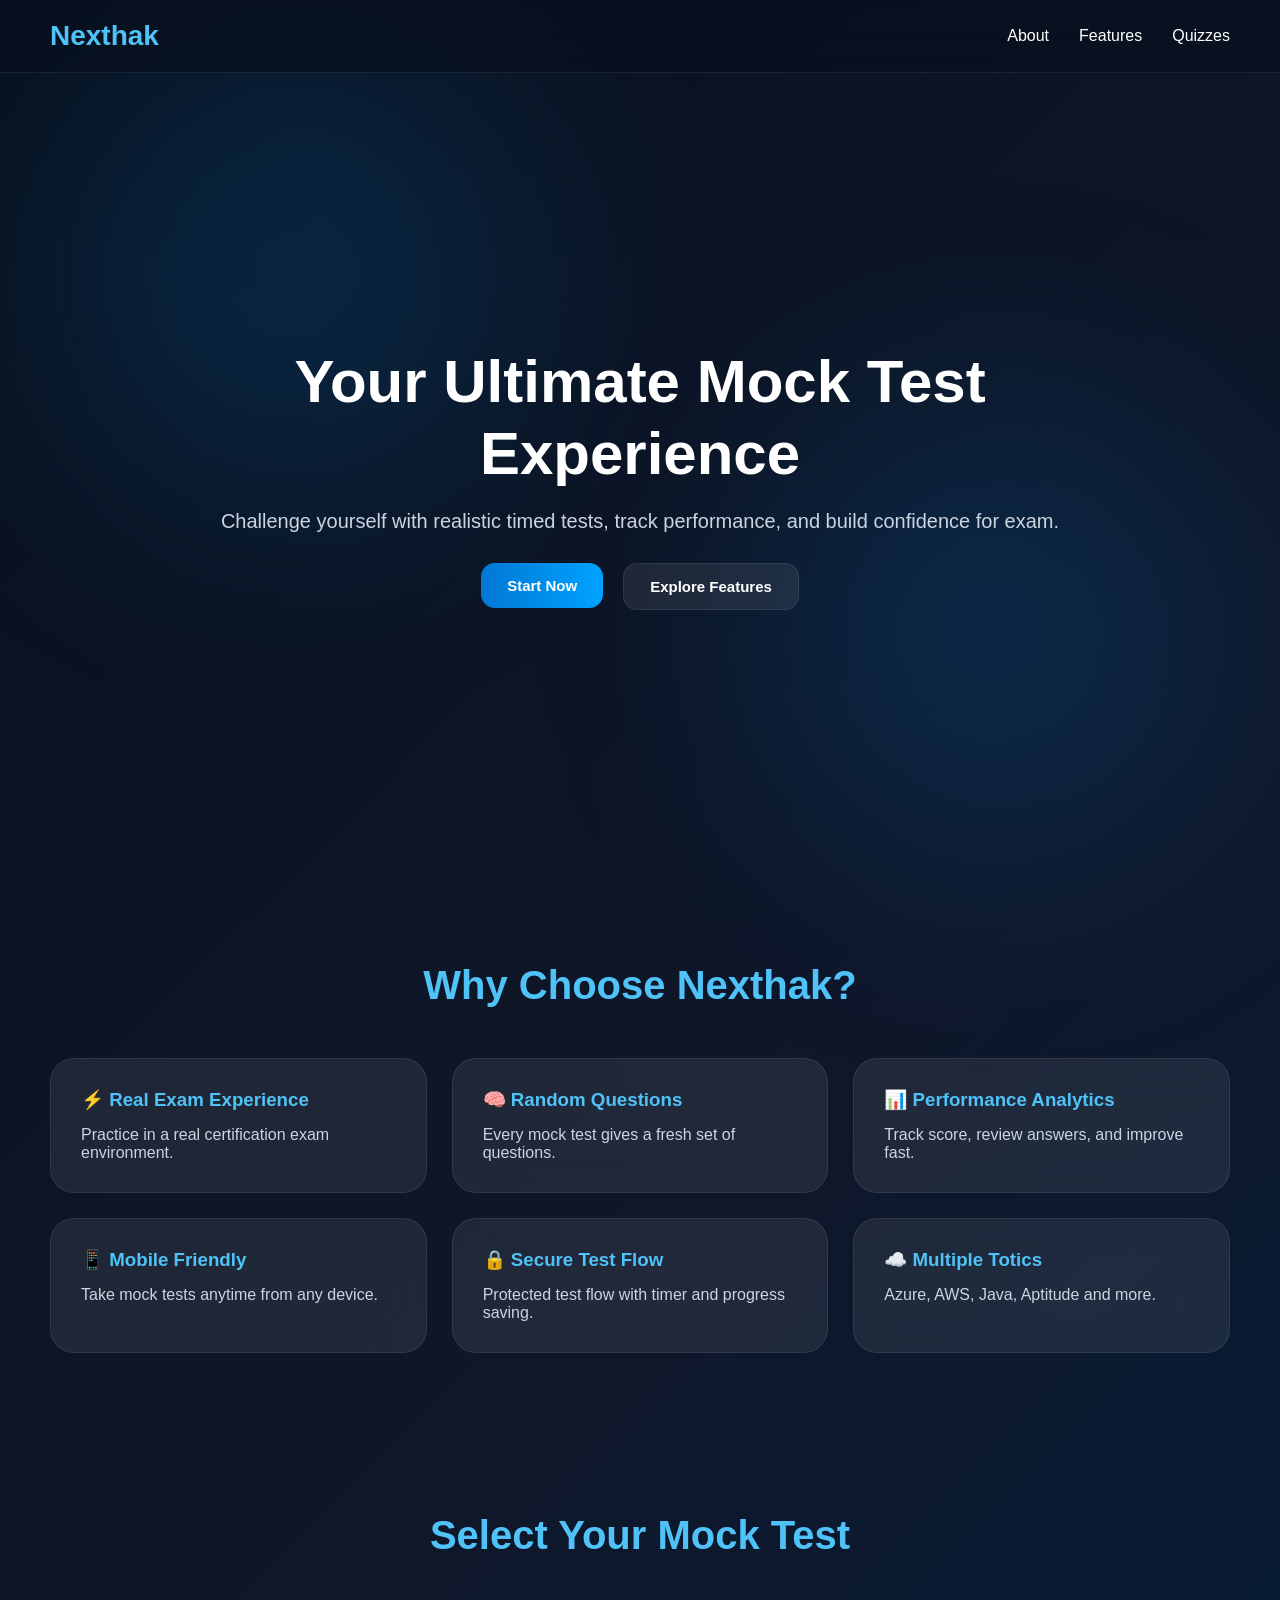
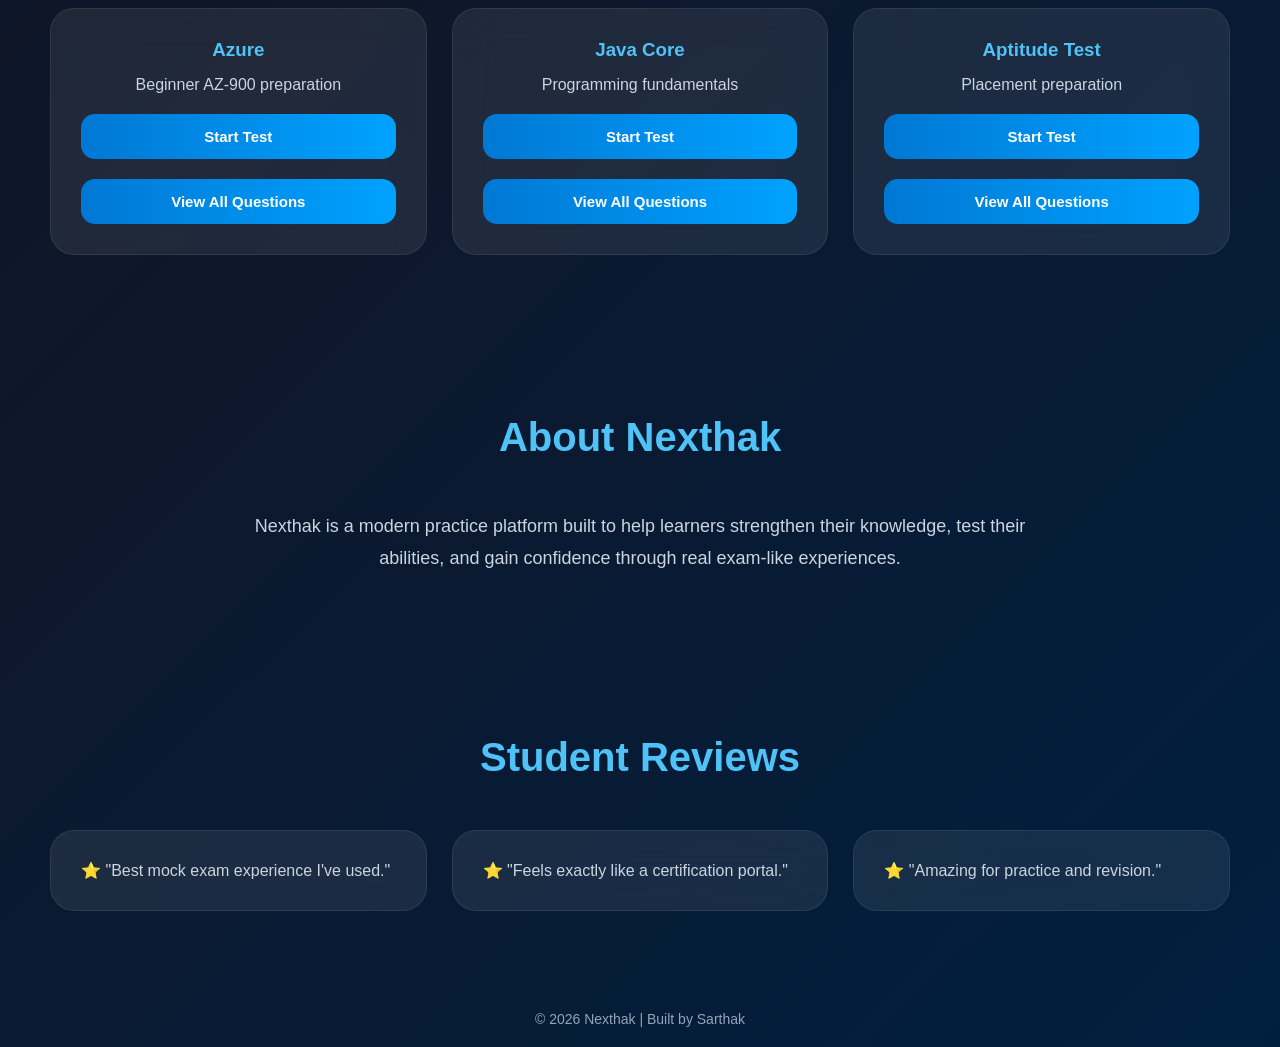
==== index.html @ b132c284 "Added all questions page and updated quiz system" ====
<!DOCTYPE html>
<html lang="en">
<head>
    <meta charset="UTF-8">
    <meta name="viewport" content="width=device-width, initial-scale=1.0">
    <title>Nexthak - Mock Test Platform</title>
    <link rel="stylesheet" href="style.css">
</head>
<body>

    <div class="background-animation"></div>

    <!-- NAVBAR -->
    <nav class="navbar">
        <div class="logo">Nexthak</div>
        <div class="nav-links">
            <a href="#about">About</a>
            <a href="#features">Features</a>
            <a href="#quizzes">Quizzes</a>
        </div>
    </nav>

    <!-- HERO -->
    <section class="hero">
        <div class="hero-content">
            <h1>Your Ultimate Mock Test Experience</h1>
            <p>
                Challenge yourself with realistic timed tests, track performance, and build confidence for exam.
            </p>

            <div class="hero-buttons">
                <a href="#quizzes"><button>Start Now</button></a>
                <a href="#features"><button class="secondary-btn">Explore Features</button></a>
            </div>
        </div>
    </section>

    <!-- FEATURES -->
    <section id="features" class="features">
        <h2>Why Choose Nexthak?</h2>

        <div class="feature-grid">
            <div class="feature-card">
                <h3>⚡ Real Exam Experience</h3>
                <p>Practice in a real certification exam environment.</p>
            </div>

            <div class="feature-card">
                <h3>🧠 Random Questions</h3>
                <p>Every mock test gives a fresh set of questions.</p>
            </div>

            <div class="feature-card">
                <h3>📊 Performance Analytics</h3>
                <p>Track score, review answers, and improve fast.</p>
            </div>

            <div class="feature-card">
                <h3>📱 Mobile Friendly</h3>
                <p>Take mock tests anytime from any device.</p>
            </div>

            <div class="feature-card">
                <h3>🔒 Secure Test Flow</h3>
                <p>Protected test flow with timer and progress saving.</p>
            </div>

            <div class="feature-card">
                <h3>☁️ Multiple Totics</h3>
                <p>Azure, AWS, Java, Aptitude and more.</p>
            </div>
        </div>
    </section>

    <!-- QUIZZES -->
    <section id="quizzes" class="quizzes">
    <h2>Select Your Mock Test</h2>

    <div class="quiz-grid">

        <div class="quiz-card">
            <h3>Azure</h3>
            <p>Beginner AZ-900 preparation</p>

            <button onclick="selectQuiz('data/azure-easy.json','azure')">
                Start Test
            </button>

            <button onclick="viewQuestions('data/azure-easy.json')">
                View All Questions
            </button>
        </div>

        <div class="quiz-card">
            <h3>Java Core</h3>
            <p>Programming fundamentals</p>

            <button onclick="selectQuiz('data/java-core.json','java')">
                Start Test
            </button>

            <button onclick="viewQuestions('data/java-core.json')">
                View All Questions
            </button>
        </div>

        <div class="quiz-card">
            <h3>Aptitude Test</h3>
            <p>Placement preparation</p>

            <button onclick="selectQuiz('data/aptitude.json','Aptitude')">
                Start Test
            </button>

            <button onclick="viewQuestions('data/aptitude.json')">
                View All Questions
            </button>
        </div>

    </div>
</section>

    <!-- ABOUT -->
    <section id="about" class="about">
        <h2>About Nexthak</h2>
        <p>
           Nexthak is a modern practice platform built to help learners strengthen their knowledge, test their abilities, and gain confidence through real exam-like experiences.
        </p>
    </section>

    <!-- TESTIMONIALS -->
    <section class="testimonials">
        <h2>Student Reviews</h2>

        <div class="testimonial-grid">
            <div class="testimonial-card">
                ⭐ "Best mock exam experience I've used."
            </div>

            <div class="testimonial-card">
                ⭐ "Feels exactly like a certification portal."
            </div>

            <div class="testimonial-card">
                ⭐ "Amazing for practice and revision."
            </div>
        </div>
    </section>

    <!-- FOOTER -->
    <footer>
        <p>© 2026 Nexthak | Built by Sarthak</p>
    </footer>

    <script src="script.js"></script>
</body>
</html>
---- style.css ----
* {
    margin: 0;
    padding: 0;
    box-sizing: border-box;
    font-family: 'Segoe UI', sans-serif;
    scroll-behavior: smooth;
}

body {
    min-height: 100vh;
    background: linear-gradient(135deg, #08111f, #0f172a, #001f3f);
    color: white;
    overflow-x: hidden;
    display: flex;
    flex-direction: column;
}

.background-animation {
    position: fixed;
    width: 100%;
    height: 100%;
    z-index: -1;
}

.background-animation::before,
.background-animation::after {
    content: '';
    position: absolute;
    width: 450px;
    height: 450px;
    border-radius: 50%;
    background: rgba(0, 153, 255, 0.15);
    filter: blur(120px);
    animation: float 12s infinite alternate ease-in-out;
}

.background-animation::before {
    top: 5%;
    left: 5%;
}

.background-animation::after {
    bottom: 5%;
    right: 5%;
}

@keyframes float {
    from {
        transform: translateY(0px) translateX(0px);
    }
    to {
        transform: translateY(70px) translateX(50px);
    }
}

/* NAVBAR */

.navbar {
    position: sticky;
    top: 0;
    z-index: 1000;
    padding: 20px 50px;
    display: flex;
    justify-content: space-between;
    align-items: center;
    background: rgba(8, 17, 31, 0.7);
    backdrop-filter: blur(18px);
    border-bottom: 1px solid rgba(255,255,255,0.08);
}

.logo {
    font-size: 28px;
    font-weight: bold;
    color: #4fc3f7;
}

.nav-links {
    display: flex;
    gap: 30px;
}

.nav-links a {
    color: white;
    text-decoration: none;
    transition: 0.3s;
}

.nav-links a:hover {
    color: #4fc3f7;
}

/* HERO */

.hero {
    min-height: 90vh;
    display: flex;
    justify-content: center;
    align-items: center;
    padding: 40px;
    text-align: center;
}

.hero-content {
    max-width: 900px;
    animation: fadeIn 1s ease;
}

.hero h1 {
    font-size: 60px;
    line-height: 1.2;
    margin-bottom: 20px;
}

.hero p {
    font-size: 20px;
    color: #cbd5e1;
    margin-bottom: 30px;
}

.hero-buttons {
    display: flex;
    justify-content: center;
    gap: 20px;
    flex-wrap: wrap;
}

/* BUTTONS */

button {
    padding: 14px 26px;
    border: none;
    border-radius: 14px;
    background: linear-gradient(90deg, #0078d4, #00a2ff);
    color: white;
    cursor: pointer;
    transition: 0.3s;
    font-weight: 600;
    font-size: 15px;
}

button:hover {
    transform: translateY(-4px);
    box-shadow: 0 12px 25px rgba(0, 162, 255, 0.35);
}

.secondary-btn {
    background: rgba(255,255,255,0.08);
    border: 1px solid rgba(255,255,255,0.08);
}

/* SECTIONS */

section {
    padding: 80px 50px;
}

section h2 {
    text-align: center;
    font-size: 40px;
    margin-bottom: 50px;
    color: #4fc3f7;
}

/* FEATURES */

.feature-grid,
.quiz-grid,
.testimonial-grid {
    display: grid;
    grid-template-columns: repeat(auto-fit, minmax(280px, 1fr));
    gap: 25px;
}

.feature-card,
.quiz-card,
.testimonial-card {
    background: rgba(255,255,255,0.08);
    backdrop-filter: blur(18px);
    border-radius: 24px;
    padding: 30px;
    border: 1px solid rgba(255,255,255,0.08);
    transition: 0.3s;
}

.feature-card:hover,
.quiz-card:hover,
.testimonial-card:hover {
    transform: translateY(-8px);
}

.feature-card h3,
.quiz-card h3 {
    margin-bottom: 15px;
    color: #4fc3f7;
}

.feature-card p,
.quiz-card p,
.testimonial-card {
    color: #cbd5e1;
}

.quiz-card {
    text-align: center;
}

.quiz-card button {
    margin-top: 20px;
    width: 100%;
}

/* ABOUT */

.about {
    text-align: center;
    max-width: 900px;
    margin: auto;
}

.about p {
    font-size: 18px;
    color: #cbd5e1;
    line-height: 1.8;
}

/* LOGIN */

.login-container {
    flex: 1;
    display: flex;
    justify-content: center;
    align-items: center;
    padding: 20px;
}

.login-card {
    width: 420px;
    padding: 40px;
    border-radius: 24px;
    background: rgba(255,255,255,0.08);
    backdrop-filter: blur(18px);
    border: 1px solid rgba(255,255,255,0.12);
    box-shadow: 0 20px 60px rgba(0,153,255,0.15);
    text-align: center;
}

.login-card h1 {
    font-size: 42px;
    color: #4fc3f7;
    margin-bottom: 10px;
}

.login-card p {
    color: #cbd5e1;
    margin-bottom: 25px;
}

.login-card input {
    width: 100%;
    padding: 16px;
    border-radius: 14px;
    border: none;
    outline: none;
    background: rgba(255,255,255,0.08);
    color: white;
    margin-bottom: 20px;
    font-size: 16px;
}

/* TEST */

.test-container {
    flex: 1;
    padding: 30px;
}

.top-bar {
    display: flex;
    justify-content: space-between;
    align-items: center;
    margin-bottom: 20px;
}

.top-bar h2 {
    color: #4fc3f7;
}

.timer {
    padding: 14px 22px;
    border-radius: 14px;
    background: rgba(255,255,255,0.08);
    font-weight: bold;
}

.progress-container {
    height: 10px;
    background: rgba(255,255,255,0.08);
    border-radius: 20px;
    overflow: hidden;
    margin-bottom: 20px;
}

.progress-bar {
    height: 100%;
    width: 0%;
    background: linear-gradient(90deg, #0078d4, #00c6ff);
}

.main-layout {
    display: flex;
    gap: 20px;
}

.question-card,
.palette-card,
.result-card,
.review-card {
    background: rgba(255,255,255,0.08);
    backdrop-filter: blur(18px);
    border-radius: 24px;
    border: 1px solid rgba(255,255,255,0.08);
}

.question-card {
    flex: 3;
    padding: 30px;
}

.question-card h3 {
    font-size: 15px;
    line-height: 1.3;
    white-space: pre-line;
}

.palette-card {
    flex: 1;
    padding: 25px;
}

.palette-card h3 {
    margin-bottom: 10px;
    color: #4fc3f7;
}

.options {
    display: flex;
    flex-direction: column;
    gap: 10px;
    margin-top: 15px;
}

.option-btn {
    padding: 16px;
    border-radius: 14px;
    background: rgba(255,255,255,0.06);
    color: white;
    text-align: left;
    cursor: pointer;
    border: 1px solid transparent;
    transition: 0.3s;
}

.option-btn:hover {
    transform: translateX(6px);
}

.option-btn.selected {
    background: linear-gradient(90deg, #0078d4, #00a2ff);
}

.navigation-buttons {
    display: flex;
    gap: 12px;
    margin-top: 30px;
    flex-wrap: wrap;
}

.stats-box,
.legend-box {
    background: rgba(255,255,255,0.06);
    padding: 18px;
    border-radius: 16px;
    margin-bottom: 20px;
}

.stats-box p,
.legend-box p {
    margin: 10px 0;
    color: #e2e8f0;
}

.stats-box span {
    color: #4fc3f7;
    font-weight: bold;
}

.legend {
    width: 14px;
    height: 14px;
    display: inline-block;
    border-radius: 4px;
    margin-right: 8px;
}

.answered-box {
    background: #0078d4;
}

.marked-box {
    background: #f59e0b;
}

.current-box {
    border: 2px solid white;
}

#questionPalette {
    display: grid;
    grid-template-columns: repeat(4, 1fr);
    gap: 10px;
}

.palette-btn {
    padding: 12px;
    border-radius: 10px;
    background: rgba(255,255,255,0.08);
    color: white;
    cursor: pointer;
    border: none;
}

.palette-btn.answered {
    background: #0078d4;
}

.palette-btn.marked {
    background: #f59e0b;
}

.palette-btn.current {
    border: 2px solid white;
}

/* RESULT */

.result-container {
    flex: 1;
    padding: 30px;
}

.result-card {
    max-width: 700px;
    margin: auto;
    text-align: center;
    padding: 35px;
    margin-bottom: 30px;
}

.review-section {
    max-width: 1000px;
    margin: auto;
    display: flex;
    flex-direction: column;
    gap: 20px;
}

.review-card {
    padding: 25px;
}

.review-card h3 {
    margin-bottom: 15px;
    color: #4fc3f7;
    white-space: pre-line;
}

.review-card p {
    margin: 8px 0;
    color: #e2e8f0;
}

.correct {
    color: #22c55e;
    font-weight: bold;
}

.wrong {
    color: #ef4444;
    font-weight: bold;
}

/* FOOTER */

footer {
    text-align: center;
    padding: 20px;
    color: #94a3b8;
    font-size: 14px;
}

/* ANIMATION */

@keyframes fadeIn {
    from {
        opacity: 0;
        transform: translateY(25px);
    }
    to {
        opacity: 1;
        transform: translateY(0);
    }
}

/* MOBILE */

@media(max-width: 900px) {
    .navbar {
        padding: 20px;
        flex-direction: column;
        gap: 15px;
    }

    .hero h1 {
        font-size: 36px;
    }

    section {
        padding: 60px 20px;
    }

    .main-layout {
        flex-direction: column;
    }

    #questionPalette {
        grid-template-columns: repeat(5, 1fr);
    }

    .navigation-buttons {
        flex-direction: column;
    }

    button {
        width: 100%;
    }

    .login-card {
        width: 100%;
    }

    .test-container,
    .result-container {
        padding: 15px;
    }
}

/* =========================
   ALL QUESTIONS PAGE
========================= */

#totalCount {
    max-width: 1400px;
    margin: 25px auto 10px;
    padding: 0 20px;
    font-size: 30px;
    font-weight: 700;
    color: #4fc3f7;
    text-align: left;
}

#allQuestions {
    max-width: 1400px;
    margin: 0 auto 50px;
    padding: 0 20px;
    display: flex;
    flex-direction: column;
    gap: 22px;
}

.question-box {
    width: 100%;
    background: rgba(255, 255, 255, 0.06);
    backdrop-filter: blur(18px);
    border: 1px solid rgba(255, 255, 255, 0.08);
    border-radius: 22px;
    padding: 28px;
    box-shadow: 0 10px 30px rgba(0, 153, 255, 0.08);
    transition: all 0.3s ease;
    animation: fadeIn 0.5s ease;
    overflow-wrap: break-word;
    word-break: break-word;
}

.question-box:hover {
    transform: translateY(-5px);
    border-color: rgba(79, 195, 247, 0.35);
    box-shadow: 0 14px 35px rgba(0, 153, 255, 0.15);
}

.question-box h3 {
    font-size: 24px;
    line-height: 1.6;
    color: white;
    margin-bottom: 18px;
    white-space: pre-line;
}

.question-box p {
    font-size: 18px;
    line-height: 1.7;
    color: #e2e8f0;
    margin: 8px 0;
}

.correct-answer {
    margin-top: 16px;
    padding: 12px;
    border-radius: 12px;
    background: rgba(34, 197, 94, 0.12);
    color: #22c55e !important;
    font-size: 18px;
    font-weight: 600;
}

.explanation {
    margin-top: 16px;
    padding: 16px;
    border-radius: 14px;
    background: rgba(255, 255, 255, 0.05);
    border-left: 4px solid #4fc3f7;
    color: #cbd5e1;
    font-size: 16px;
    line-height: 1.7;
}

/* =========================
   TABLET
========================= */

@media (max-width: 1024px) {
    #totalCount {
        font-size: 24px;
        padding: 0 16px;
    }

    #allQuestions {
        padding: 0 16px;
    }

    .question-box {
        padding: 22px;
    }

    .question-box h3 {
        font-size: 20px;
    }

    .question-box p {
        font-size: 16px;
    }

    .correct-answer {
        font-size: 16px;
    }

    .explanation {
        font-size: 14px;
    }
}

/* =========================
   MOBILE
========================= */

@media (max-width: 768px) {
    .navbar {
        padding: 14px 16px;
    }

    .logo {
        font-size: 22px;
    }

    #totalCount {
        font-size: 18px;
        padding: 0 12px;
        margin-top: 16px;
    }

    #allQuestions {
        padding: 0 10px;
        gap: 14px;
    }

    .question-box {
        padding: 16px;
        border-radius: 16px;
    }

    .question-box h3 {
        font-size: 15px;
        line-height: 1.5;
    }

    .question-box p {
        font-size: 13px;
        line-height: 1.6;
    }

    .correct-answer {
        font-size: 13px;
        padding: 10px;
    }

    .explanation {
        font-size: 12px;
        padding: 12px;
        line-height: 1.5;
    }

    footer {
        font-size: 12px;
        padding: 14px;
    }
}

#loadingScreen{
    position: fixed;
    top: 0;
    left: 0;

    width: 100%;
    height: 100%;

    background: rgba(0,0,0,0.9);

    display: flex;
    justify-content: center;
    align-items: center;

    color: white;
    font-size: 30px;

    z-index: 9999;
}
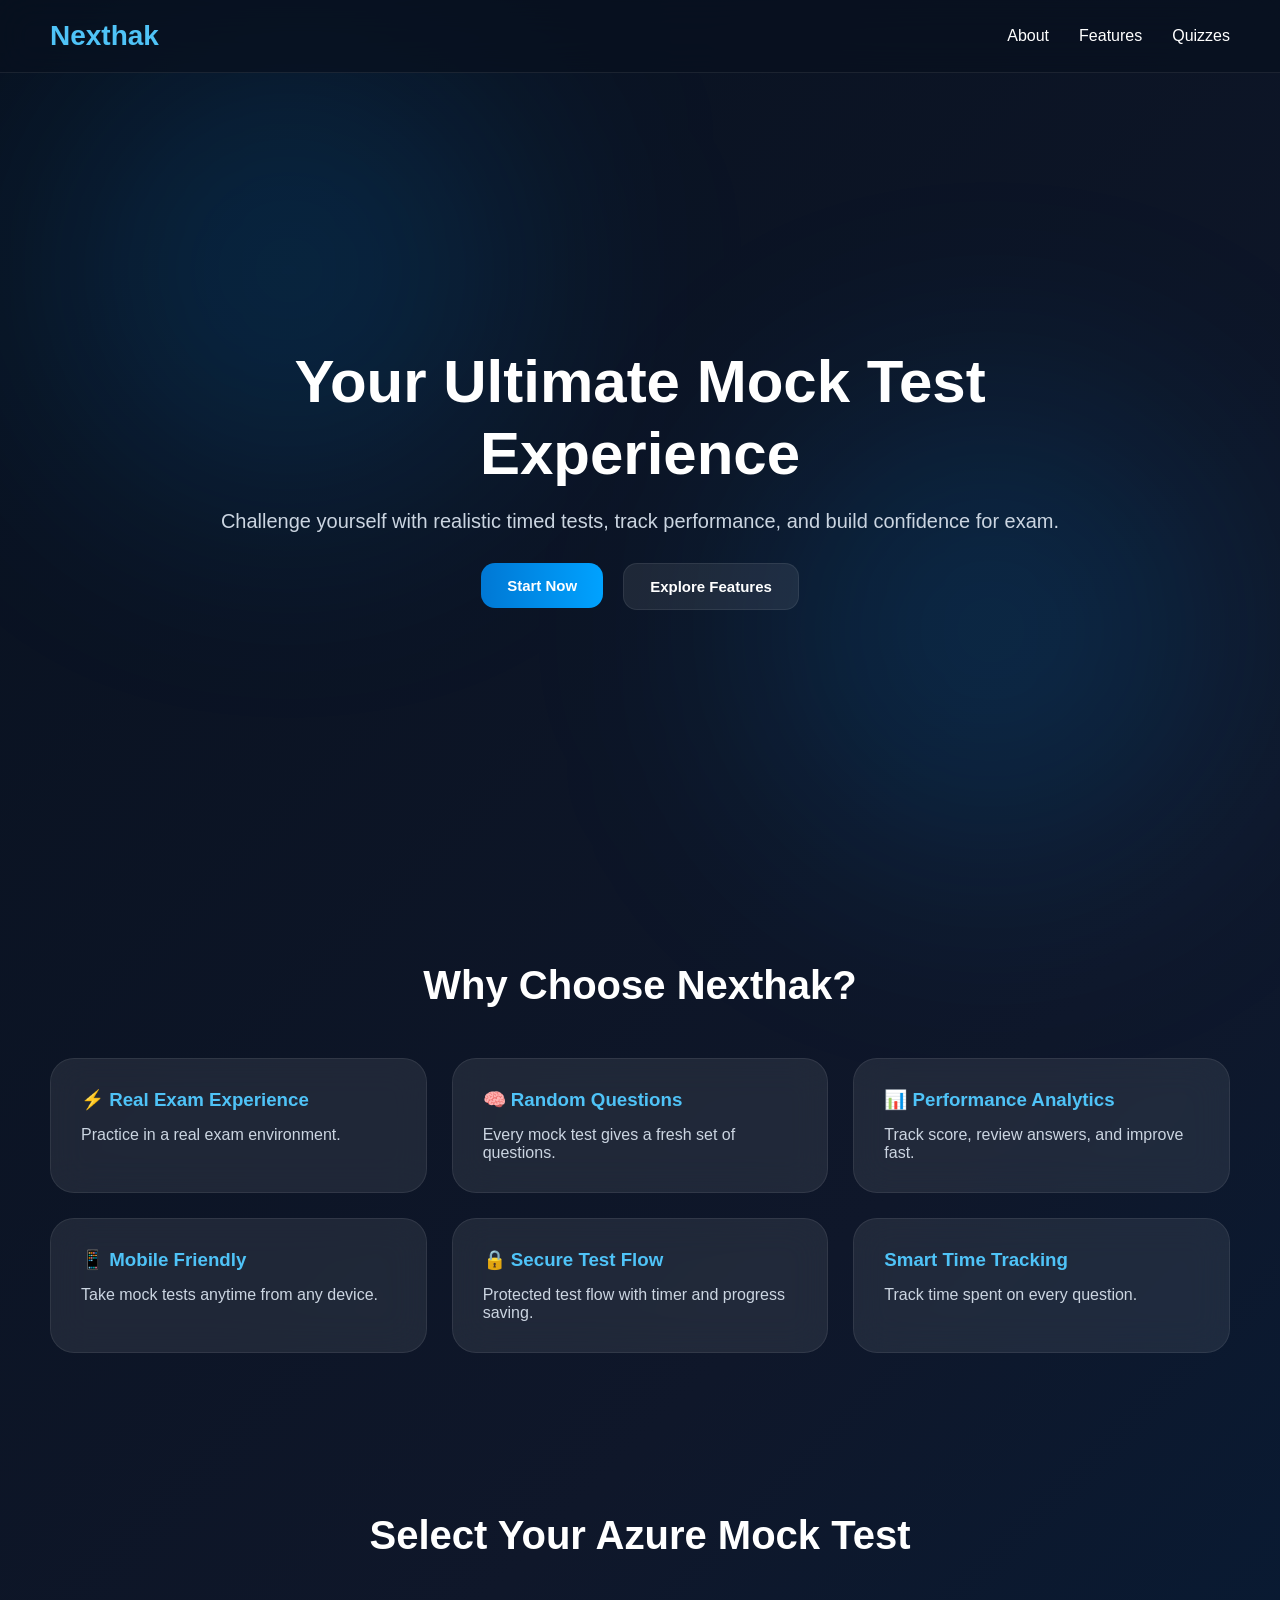
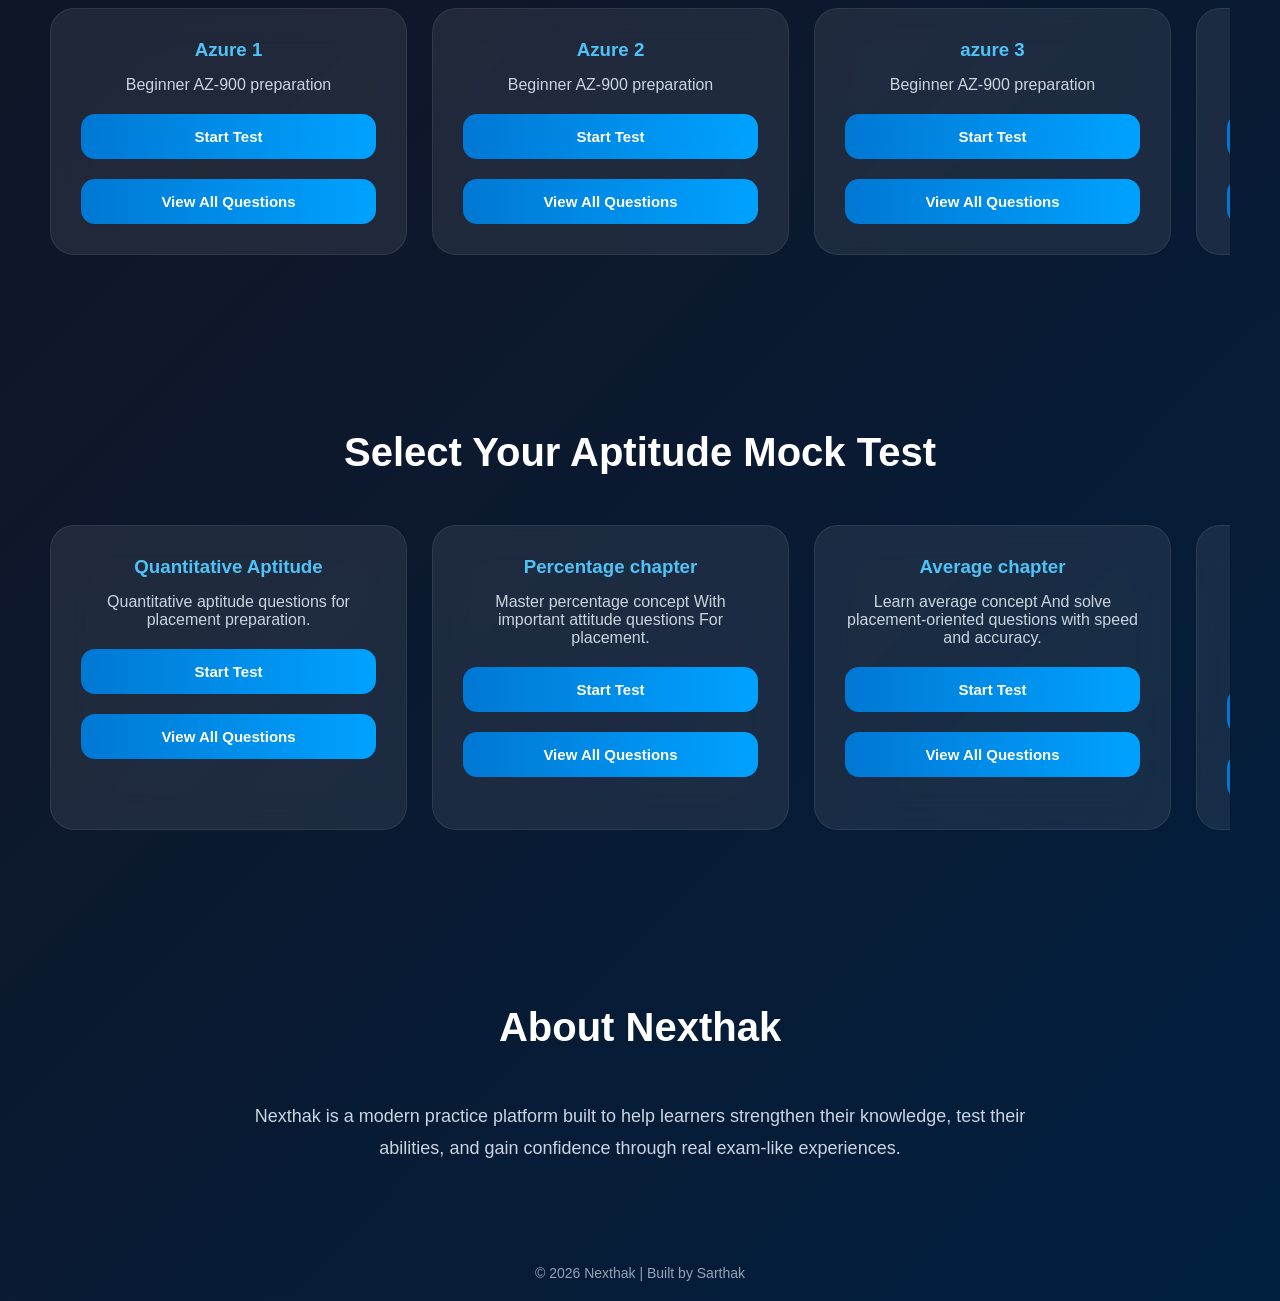
==== commit 06c202b7: "added new quiz" ====
--- a/index.html
+++ b/index.html
@@ -42,7 +42,7 @@
         <div class="feature-grid">
             <div class="feature-card">
                 <h3>⚡ Real Exam Experience</h3>
-                <p>Practice in a real certification exam environment.</p>
+                <p>Practice in a real exam environment.</p>
             </div>
 
             <div class="feature-card">
@@ -66,59 +66,145 @@
             </div>
 
             <div class="feature-card">
-                <h3>☁️ Multiple Totics</h3>
-                <p>Azure, AWS, Java, Aptitude and more.</p>
+                <h3>Smart Time Tracking</h3>
+                <p>Track time spent on every question.</p>
             </div>
         </div>
     </section>
 
     <!-- QUIZZES -->
     <section id="quizzes" class="quizzes">
-    <h2>Select Your Mock Test</h2>
+    <h2>Select Your Azure Mock Test</h2>
 
     <div class="quiz-grid">
 
         <div class="quiz-card">
-            <h3>Azure</h3>
-            <p>Beginner AZ-900 preparation</p>
-
-            <button onclick="selectQuiz('data/azure-easy.json','azure')">
-                Start Test
-            </button>
-
-            <button onclick="viewQuestions('data/azure-easy.json')">
-                View All Questions
-            </button>
-        </div>
-
-        <div class="quiz-card">
-            <h3>Java Core</h3>
-            <p>Programming fundamentals</p>
-
-            <button onclick="selectQuiz('data/java-core.json','java')">
-                Start Test
-            </button>
-
-            <button onclick="viewQuestions('data/java-core.json')">
-                View All Questions
-            </button>
-        </div>
-
-        <div class="quiz-card">
-            <h3>Aptitude Test</h3>
-            <p>Placement preparation</p>
-
-            <button onclick="selectQuiz('data/aptitude.json','Aptitude')">
-                Start Test
-            </button>
-
-            <button onclick="viewQuestions('data/aptitude.json')">
+            <h3>Azure 1</h3>
+            <p>Beginner AZ-900 preparation</p>
+
+            <button onclick="selectQuiz('data/azure_1.json','azure_1')">
+                Start Test
+            </button>
+
+            <button onclick="viewQuestions('data/azure_1.json')">
+                View All Questions
+            </button>
+        </div>
+
+        <div class="quiz-card">
+            <h3>Azure 2</h3>
+            <p>Beginner AZ-900 preparation</p>
+
+            <button onclick="selectQuiz('data/azure_2.json','azure_2')">
+                Start Test
+            </button>
+
+            <button onclick="viewQuestions('data/azure_2.json')">
+                View All Questions
+            </button>
+        </div>
+
+        <div class="quiz-card">
+            <h3>azure 3</h3>
+            <p>Beginner AZ-900 preparation</p>
+
+            <button onclick="selectQuiz('data/azure_3.json','azure_3')">
+                Start Test
+            </button>
+
+            <button onclick="viewQuestions('data/azure_3.json')">
+                View All Questions
+            </button>
+        </div>
+
+        <div class="quiz-card">
+            <h3>azure 4</h3>
+            <p>Beginner AZ-900 preparation</p>
+
+            <button onclick="selectQuiz('data/azure_4.json','azure_4')">
+                Start Test
+            </button>
+
+            <button onclick="viewQuestions('data/azure_4.json')">
+                View All Questions
+            </button>
+        </div>
+
+        <div class="quiz-card">
+            <h3>azure 5</h3>
+            <p>Beginner AZ-900 preparation</p>
+
+            <button onclick="selectQuiz('data/azure_5.json','azure_5')">
+                Start Test
+            </button>
+
+            <button onclick="viewQuestions('data/azure_5.json')">
                 View All Questions
             </button>
         </div>
 
     </div>
-</section>
+    </section>
+
+    <!-- QUIZZES -->
+    <section id="quizzes" class="quizzes">
+    <h2>Select Your Aptitude Mock Test</h2>
+
+    <div class="quiz-grid">
+
+        <div class="quiz-card">
+            <h3>Quantitative Aptitude</h3>
+            <p>Quantitative aptitude questions for placement preparation.</p>
+
+            <button onclick="selectQuiz('data/qa.json','Quantitative aptitude')">
+                Start Test
+            </button>
+
+            <button onclick="viewQuestions('data/qa.json')">
+                View All Questions
+            </button>
+        </div>
+        <div class="quiz-card">
+            <h3> Percentage chapter</h3>
+            <p> Master percentage concept With important attitude questions For placement.</p>
+
+            <button onclick="selectQuiz('data/percentage.json','Percentage')">
+                Start Test
+            </button>
+
+            <button onclick="viewQuestions('data/percentage.json')">
+                View All Questions
+            </button>
+        </div>
+
+        <div class="quiz-card">
+            <h3> Average chapter</h3>
+            <p> Learn average concept And solve placement-oriented questions with speed and accuracy.</p>
+
+            <button onclick="selectQuiz('data/Average.json','Average')">
+                Start Test
+            </button>
+
+            <button onclick="viewQuestions('data/Average.json')">
+                View All Questions
+            </button>
+        </div>
+        
+        <div class="quiz-card">
+            <h3> Simple interest & compound interest</h3>
+            <p> Learn and practise interest calculation frequently asked in aptitude and placement exam.</p>
+
+            <button onclick="selectQuiz('data/SI&CI.json','SI & CI')">
+                Start Test
+            </button>
+
+            <button onclick="viewQuestions('data/SI&CI.json')">
+                View All Questions
+            </button>
+        </div>
+
+    </div>
+    </section>
 
     <!-- ABOUT -->
     <section id="about" class="about">
@@ -128,7 +214,7 @@
         </p>
     </section>
 
-    <!-- TESTIMONIALS -->
+    <!-- TESTIMONIALS
     <section class="testimonials">
         <h2>Student Reviews</h2>
 
@@ -145,7 +231,7 @@
                 ⭐ "Amazing for practice and revision."
             </div>
         </div>
-    </section>
+    </section> -->
 
     <!-- FOOTER -->
     <footer>
--- a/style.css
+++ b/style.css
@@ -158,17 +158,41 @@
     text-align: center;
     font-size: 40px;
     margin-bottom: 50px;
-    color: #4fc3f7;
+    color: #ffffff;
 }
 
 /* FEATURES */
 
 .feature-grid,
-.quiz-grid,
+
 .testimonial-grid {
     display: grid;
     grid-template-columns: repeat(auto-fit, minmax(280px, 1fr));
     gap: 25px;
+}
+
+.quiz-grid{
+    display: grid;
+    grid-auto-flow: column;
+    grid-auto-columns: calc((95% - 50px)/3);
+    gap:25px;
+    overflow-x: auto;
+    padding-bottom: 15px;
+    scroll-snap-type: x mandatory;
+}
+.quiz-grid > div{
+    scroll-snap-align: start;
+}
+.quiz-grid::-webkit-scrollbar{
+    height: 8px;
+}
+.quiz-grid::-webkit-scrollbar-track{
+    background:#1a2238;
+    border-radius: 20px;
+}
+.quiz-grid::-webkit-scrollbar-thumb{
+    background: linear-gradient(90deg,#00bfff,#0099ff);
+    border-radius: 20px;
 }
 
 .feature-card,
@@ -666,6 +690,9 @@
     .explanation {
         font-size: 14px;
     }
+    .quiz-grid{
+        grid-auto-columns: calc((95% - 50px)/2);
+    }
 }
 
 /* =========================
@@ -722,6 +749,9 @@
         font-size: 12px;
         padding: 14px;
     }
+    .quiz-grid{
+        grid-auto-columns: 85%;
+    }
 }
 
 #loadingScreen{
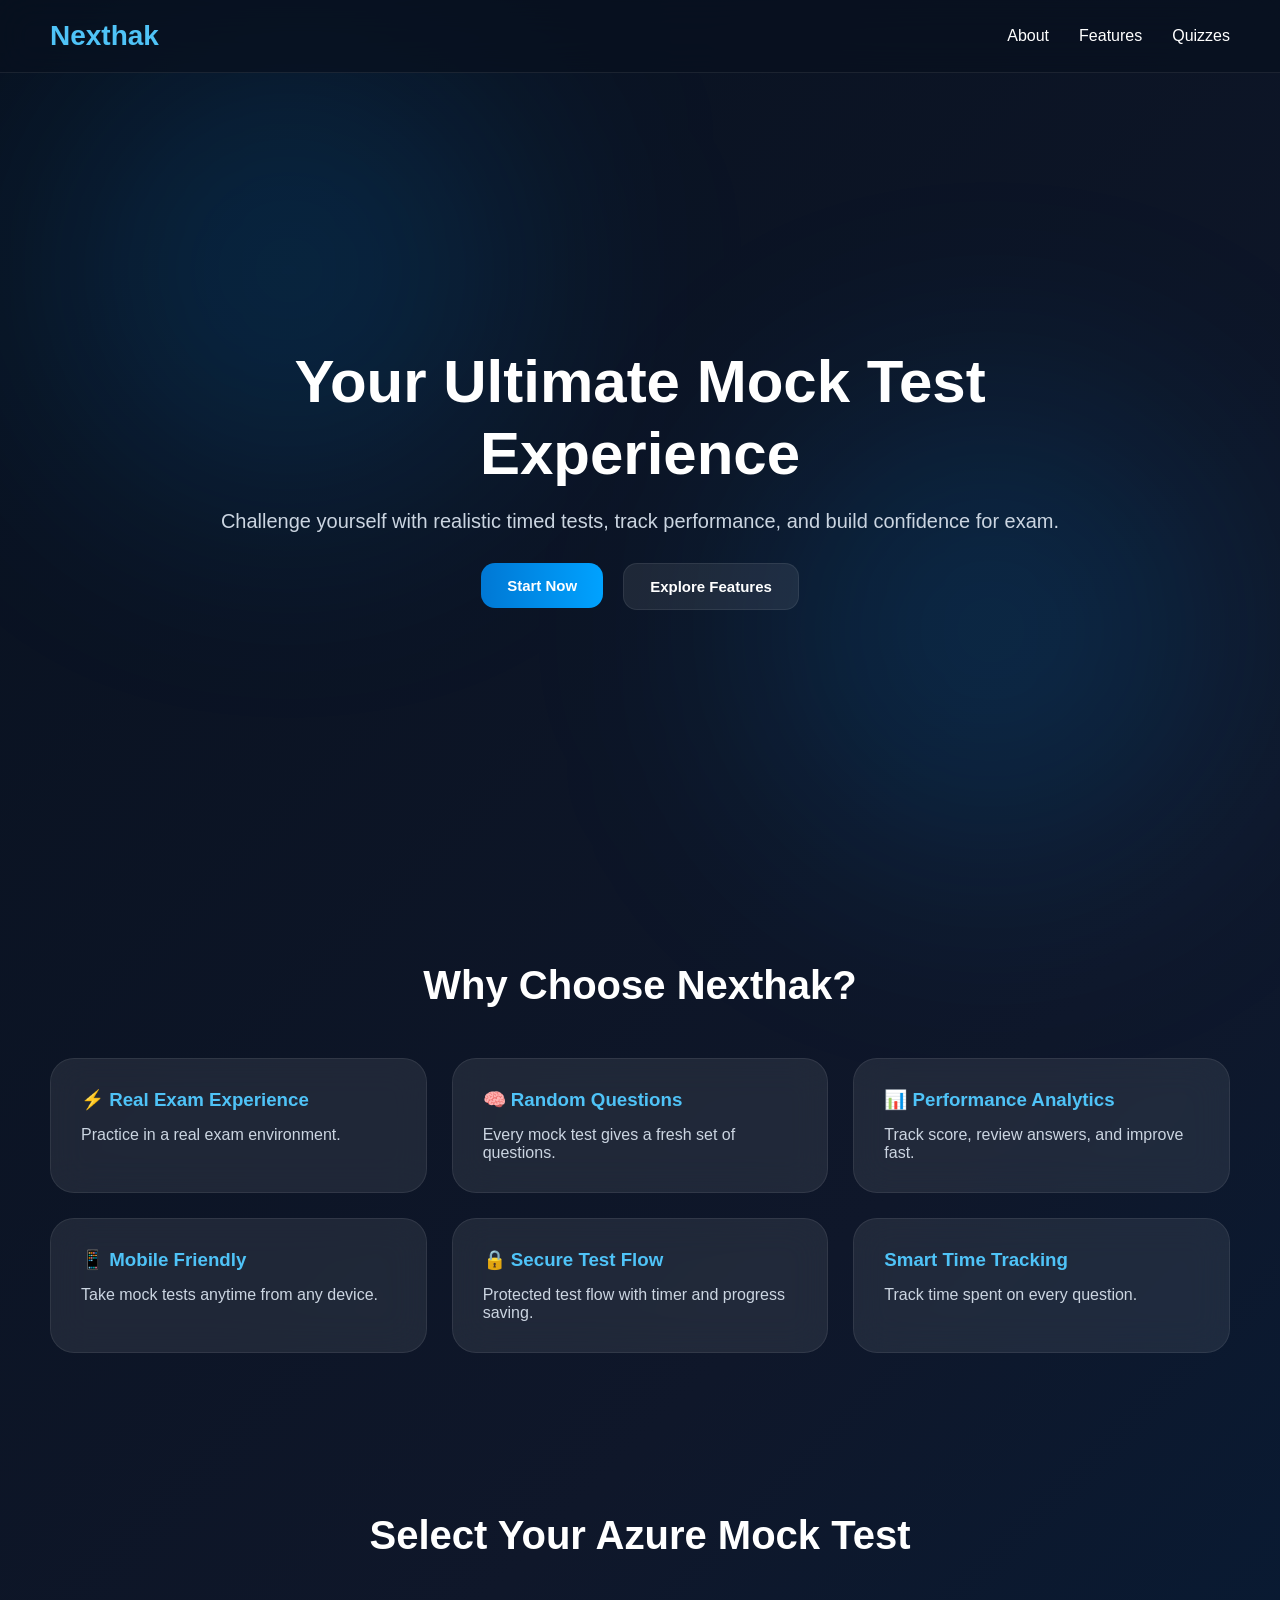
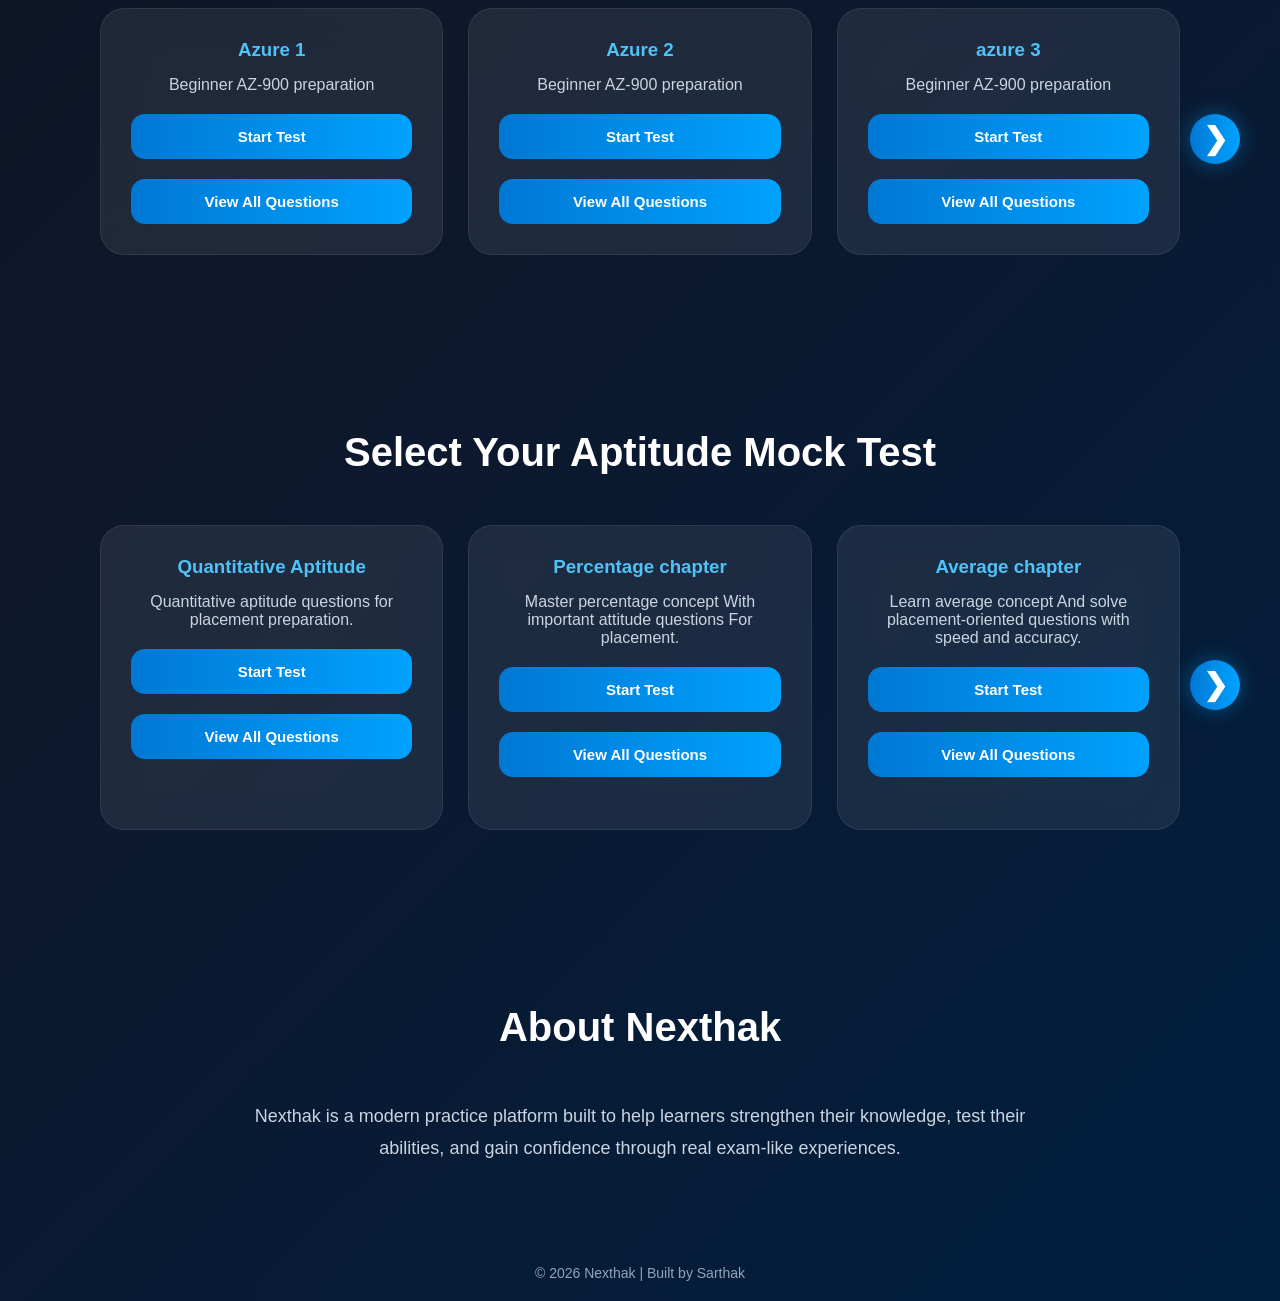
==== commit b12ce999: "added arrow for quiz scrolling" ====
--- a/index.html
+++ b/index.html
@@ -75,7 +75,11 @@
     <!-- QUIZZES -->
     <section id="quizzes" class="quizzes">
     <h2>Select Your Azure Mock Test</h2>
-
+    <div class="quiz-wrapper">
+
+    <button class="scroll-btn left" onclick="scrollQuiz(this,-1)">
+        ❮
+    </button>
     <div class="quiz-grid">
 
         <div class="quiz-card">
@@ -144,12 +148,21 @@
         </div>
 
     </div>
+    <button class="scroll-btn right" onclick="scrollQuiz(this,1)">
+        ❯
+    </button>
+
+</div>
     </section>
 
     <!-- QUIZZES -->
     <section id="quizzes" class="quizzes">
     <h2>Select Your Aptitude Mock Test</h2>
-
+    <div class="quiz-wrapper">
+
+    <button class="scroll-btn left" onclick="scrollQuiz(this,-1)">
+        ❮
+    </button>
     <div class="quiz-grid">
 
         <div class="quiz-card">
@@ -204,6 +217,11 @@
         </div>
 
     </div>
+    <button class="scroll-btn right" onclick="scrollQuiz(this,1)">
+        ❯
+    </button>
+
+</div>
     </section>
 
     <!-- ABOUT -->
--- a/style.css
+++ b/style.css
@@ -164,7 +164,6 @@
 /* FEATURES */
 
 .feature-grid,
-
 .testimonial-grid {
     display: grid;
     grid-template-columns: repeat(auto-fit, minmax(280px, 1fr));
@@ -174,7 +173,7 @@
 .quiz-grid{
     display: grid;
     grid-auto-flow: column;
-    grid-auto-columns: calc((95% - 50px)/3);
+    grid-auto-columns: calc((100% - 50px)/3);
     gap:25px;
     overflow-x: auto;
     padding-bottom: 15px;
@@ -691,7 +690,7 @@
         font-size: 14px;
     }
     .quiz-grid{
-        grid-auto-columns: calc((95% - 50px)/2);
+        grid-auto-columns: calc((100% - 50px)/2);
     }
 }
 
@@ -750,7 +749,7 @@
         padding: 14px;
     }
     .quiz-grid{
-        grid-auto-columns: 85%;
+        grid-auto-columns: 100%;
     }
 }
 
@@ -772,4 +771,45 @@
     font-size: 30px;
 
     z-index: 9999;
-}+}
+
+.quiz-wrapper{
+    position: relative;
+    padding: 0 50px;
+}
+
+.scroll-btn{
+    position: absolute;
+    top: 50%;
+    transform: translateY(-50%);
+
+    width: 50px;
+    height: 50px;
+
+    display: flex;
+    justify-content: center;
+    align-items: center;
+
+    padding: 0;
+    line-height: 1;
+
+    font-size: 30px;
+    font-weight: bold;
+
+    border-radius: 50%;
+    z-index: 100;
+
+    backdrop-filter: blur(10px);
+    box-shadow: 0 0 20px rgba(0,162,255,.4);
+}
+
+.scroll-btn.left{
+    left: -10px;
+}
+
+.scroll-btn.right{
+    right: -10px;
+}
+.scroll-btn:hover{
+    transform: translateY(-50%) scale(1.1);
+}
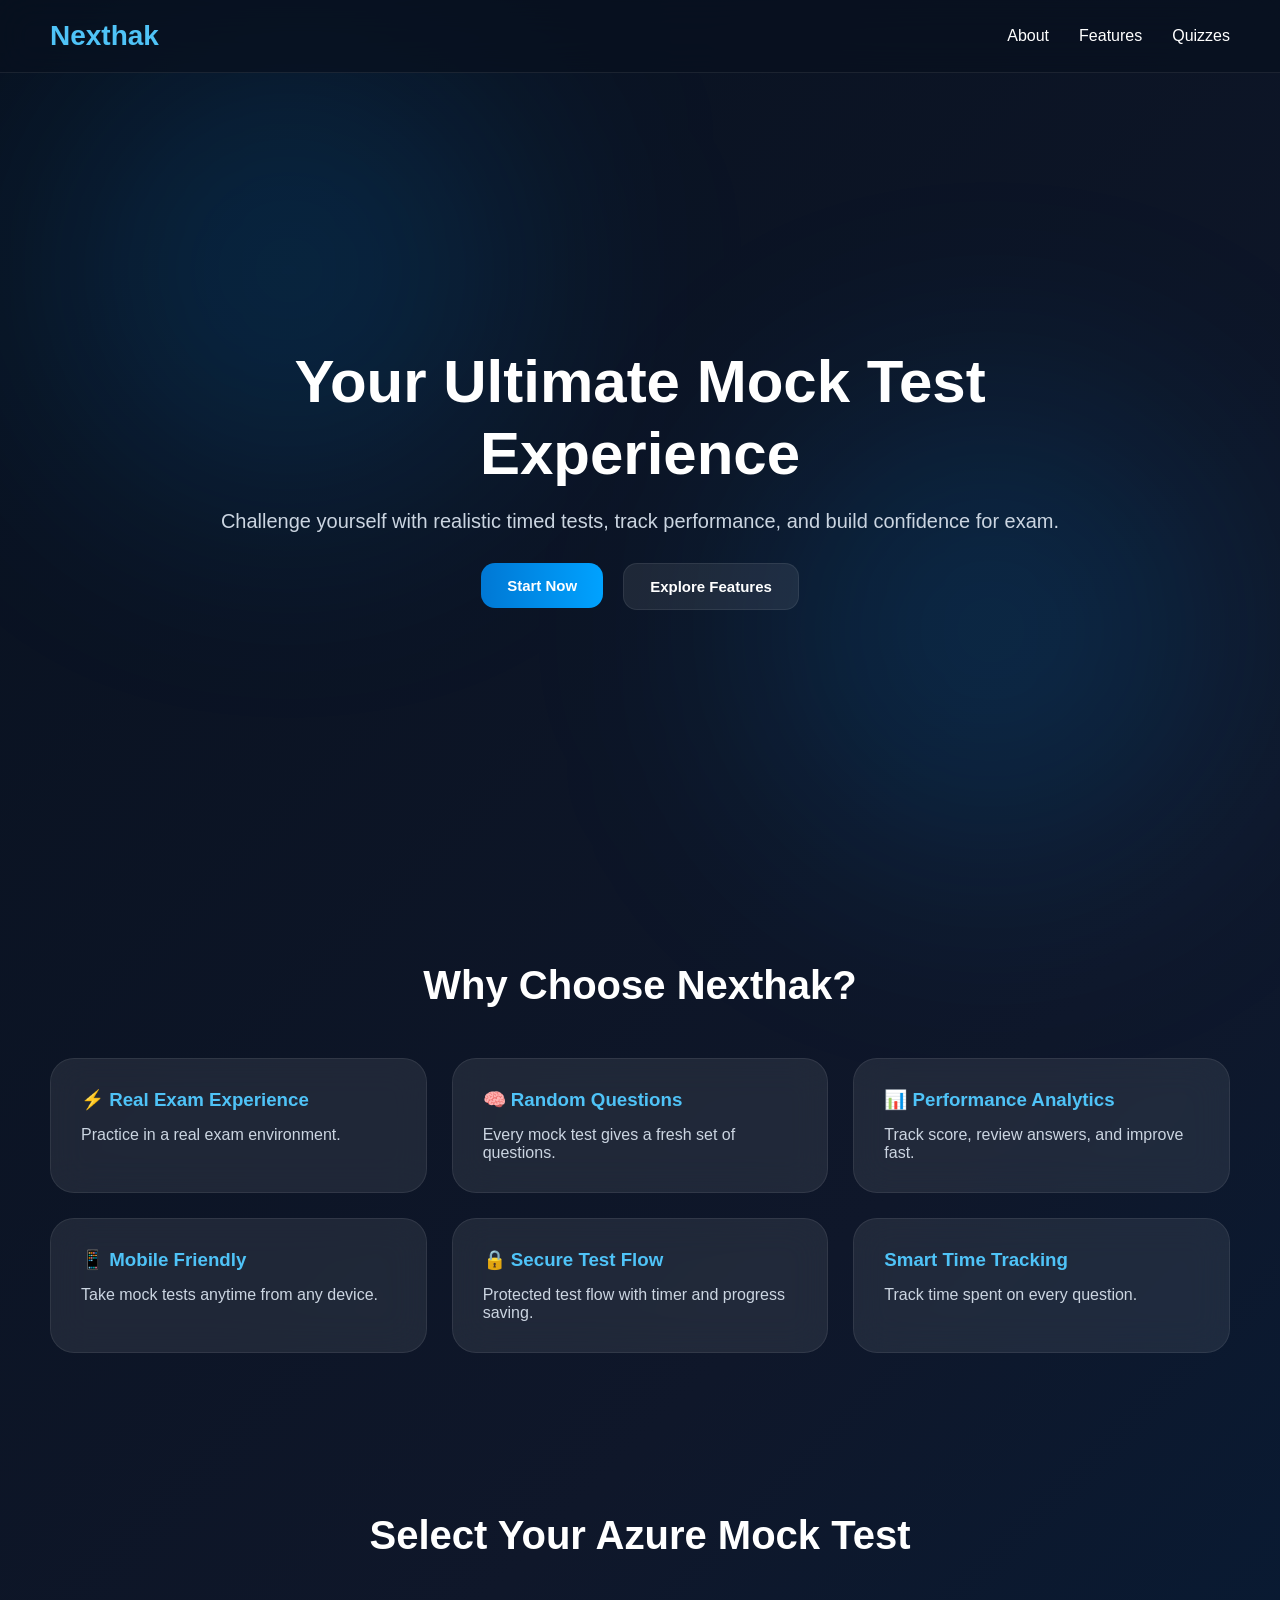
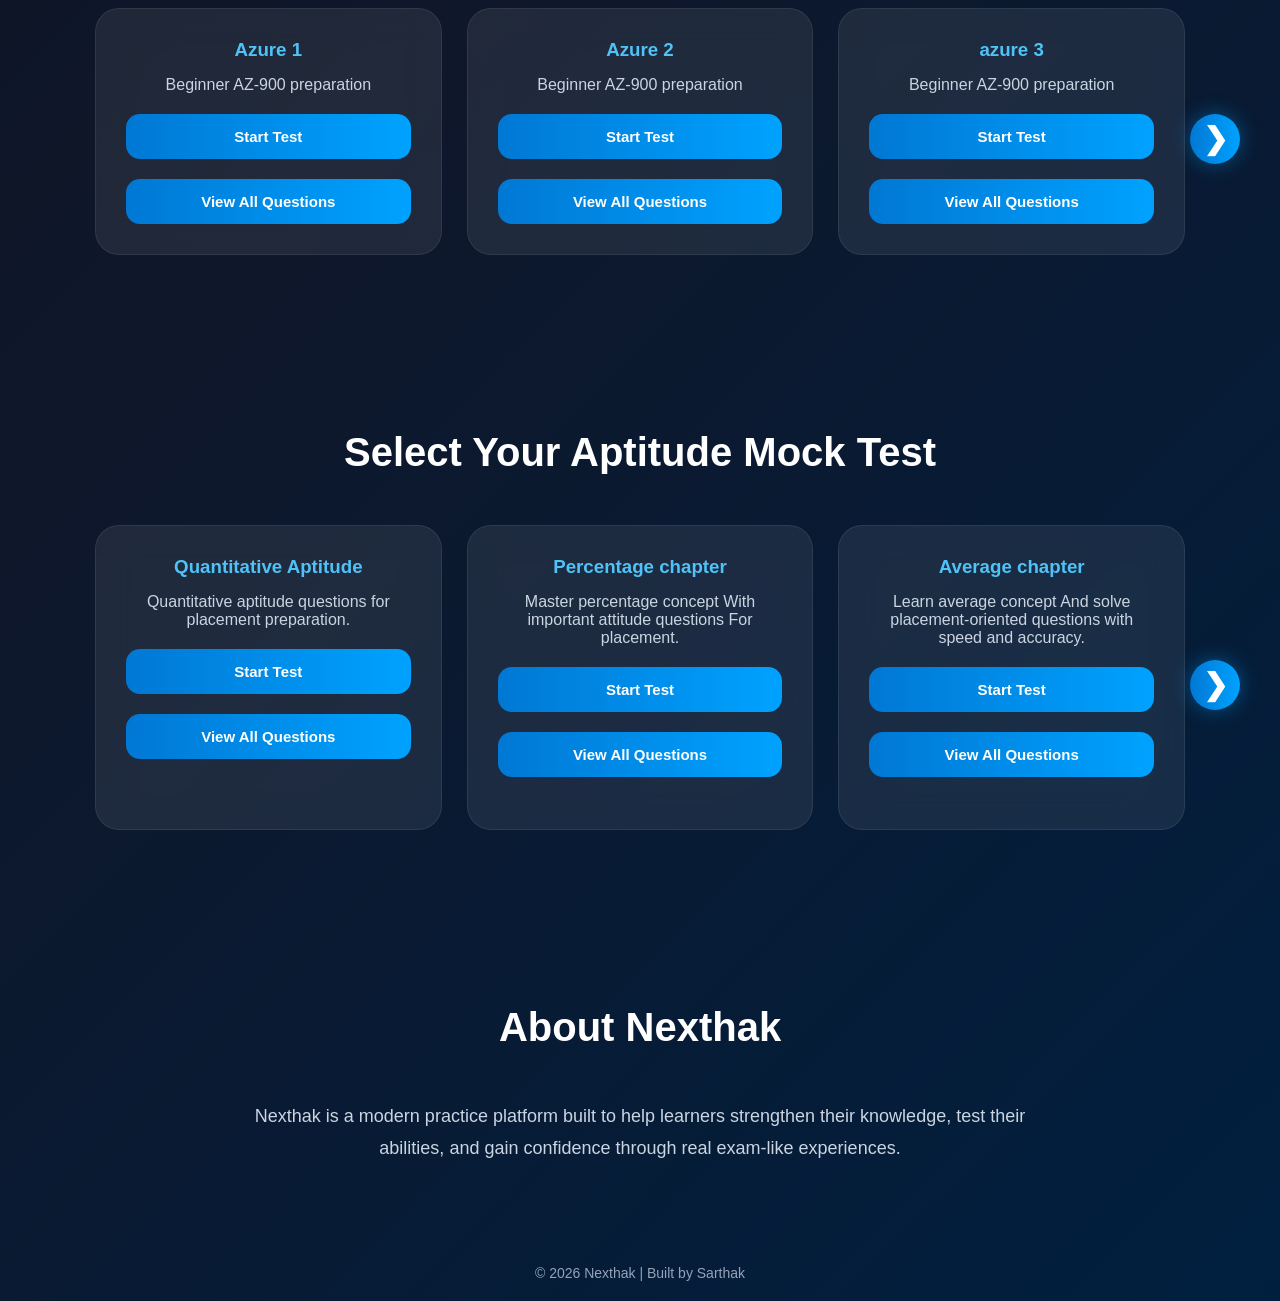
==== commit 24ca39ff: "new questions" ====
--- a/index.html
+++ b/index.html
@@ -147,6 +147,58 @@
             </button>
         </div>
 
+        <div class="quiz-card">
+            <h3>azure 6</h3>
+            <p>Beginner AZ-900 preparation</p>
+
+            <button onclick="selectQuiz('data/azure_6.json','azure_6')">
+                Start Test
+            </button>
+
+            <button onclick="viewQuestions('data/azure_6.json')">
+                View All Questions
+            </button>
+        </div>
+
+        <div class="quiz-card">
+            <h3>azure 7</h3>
+            <p>Beginner AZ-900 preparation</p>
+
+            <button onclick="selectQuiz('data/azure_7.json','azure_7')">
+                Start Test
+            </button>
+
+            <button onclick="viewQuestions('data/azure_7.json')">
+                View All Questions
+            </button>
+        </div>
+
+        <div class="quiz-card">
+            <h3>azure 8</h3>
+            <p>Beginner AZ-900 preparation</p>
+
+            <button onclick="selectQuiz('data/azure_8.json','azure_8')">
+                Start Test
+            </button>
+
+            <button onclick="viewQuestions('data/azure_8.json')">
+                View All Questions
+            </button>
+        </div>
+
+        <div class="quiz-card">
+            <h3>azure 9</h3>
+            <p>Beginner AZ-900 preparation</p>
+
+            <button onclick="selectQuiz('data/azure_9.json','azure_9')">
+                Start Test
+            </button>
+
+            <button onclick="viewQuestions('data/azure_9.json')">
+                View All Questions
+            </button>
+        </div>
+
     </div>
     <button class="scroll-btn right" onclick="scrollQuiz(this,1)">
         ❯
--- a/style.css
+++ b/style.css
@@ -751,6 +751,8 @@
     .quiz-grid{
         grid-auto-columns: 100%;
     }
+    
+    
 }
 
 #loadingScreen{
@@ -775,7 +777,7 @@
 
 .quiz-wrapper{
     position: relative;
-    padding: 0 50px;
+    padding: 0 45px;
 }
 
 .scroll-btn{
@@ -813,3 +815,16 @@
 .scroll-btn:hover{
     transform: translateY(-50%) scale(1.1);
 }
+@media(max-width:768px){
+    .scroll-btn{
+        width: 35px;
+        height: 35px;
+        font-size: 22px;
+    }
+    .scroll-btn.left{
+        left: 5px;
+    }
+    .scroll-btn.right{
+        right: 5px;
+    }
+}
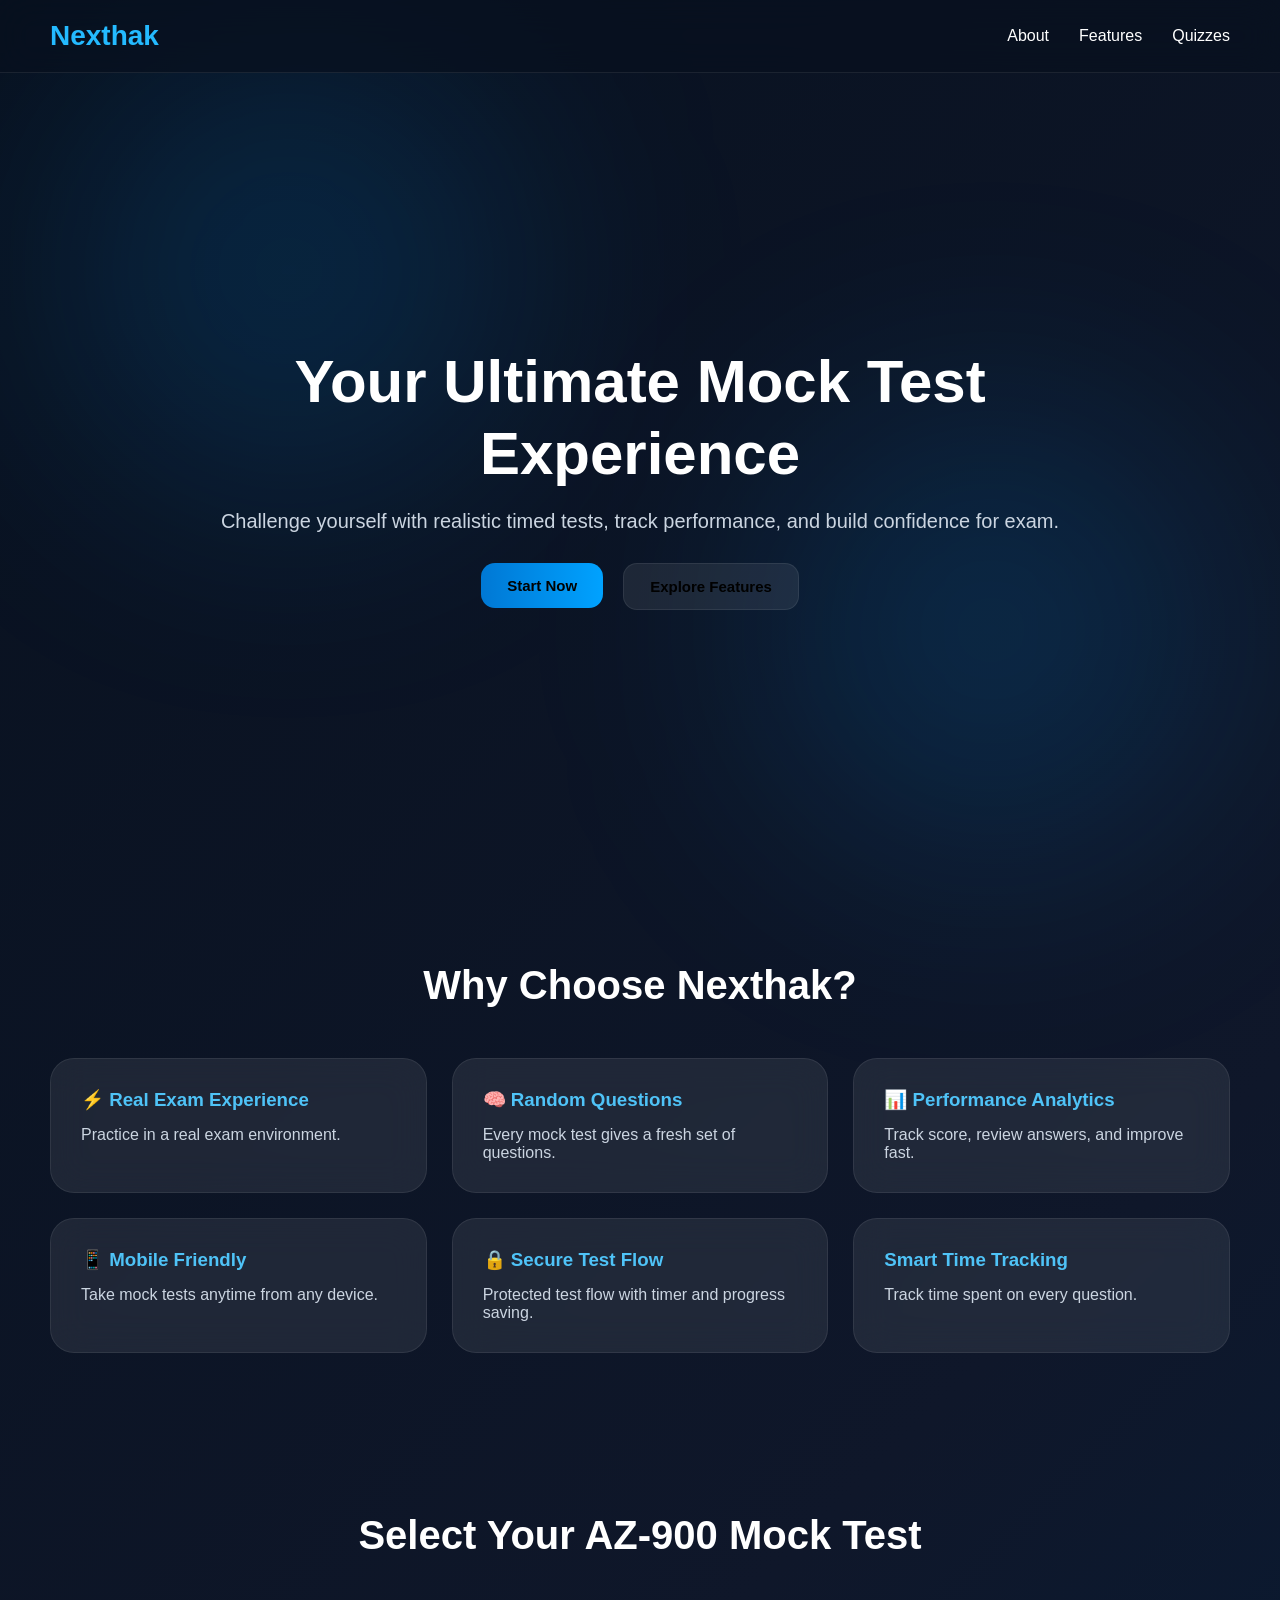
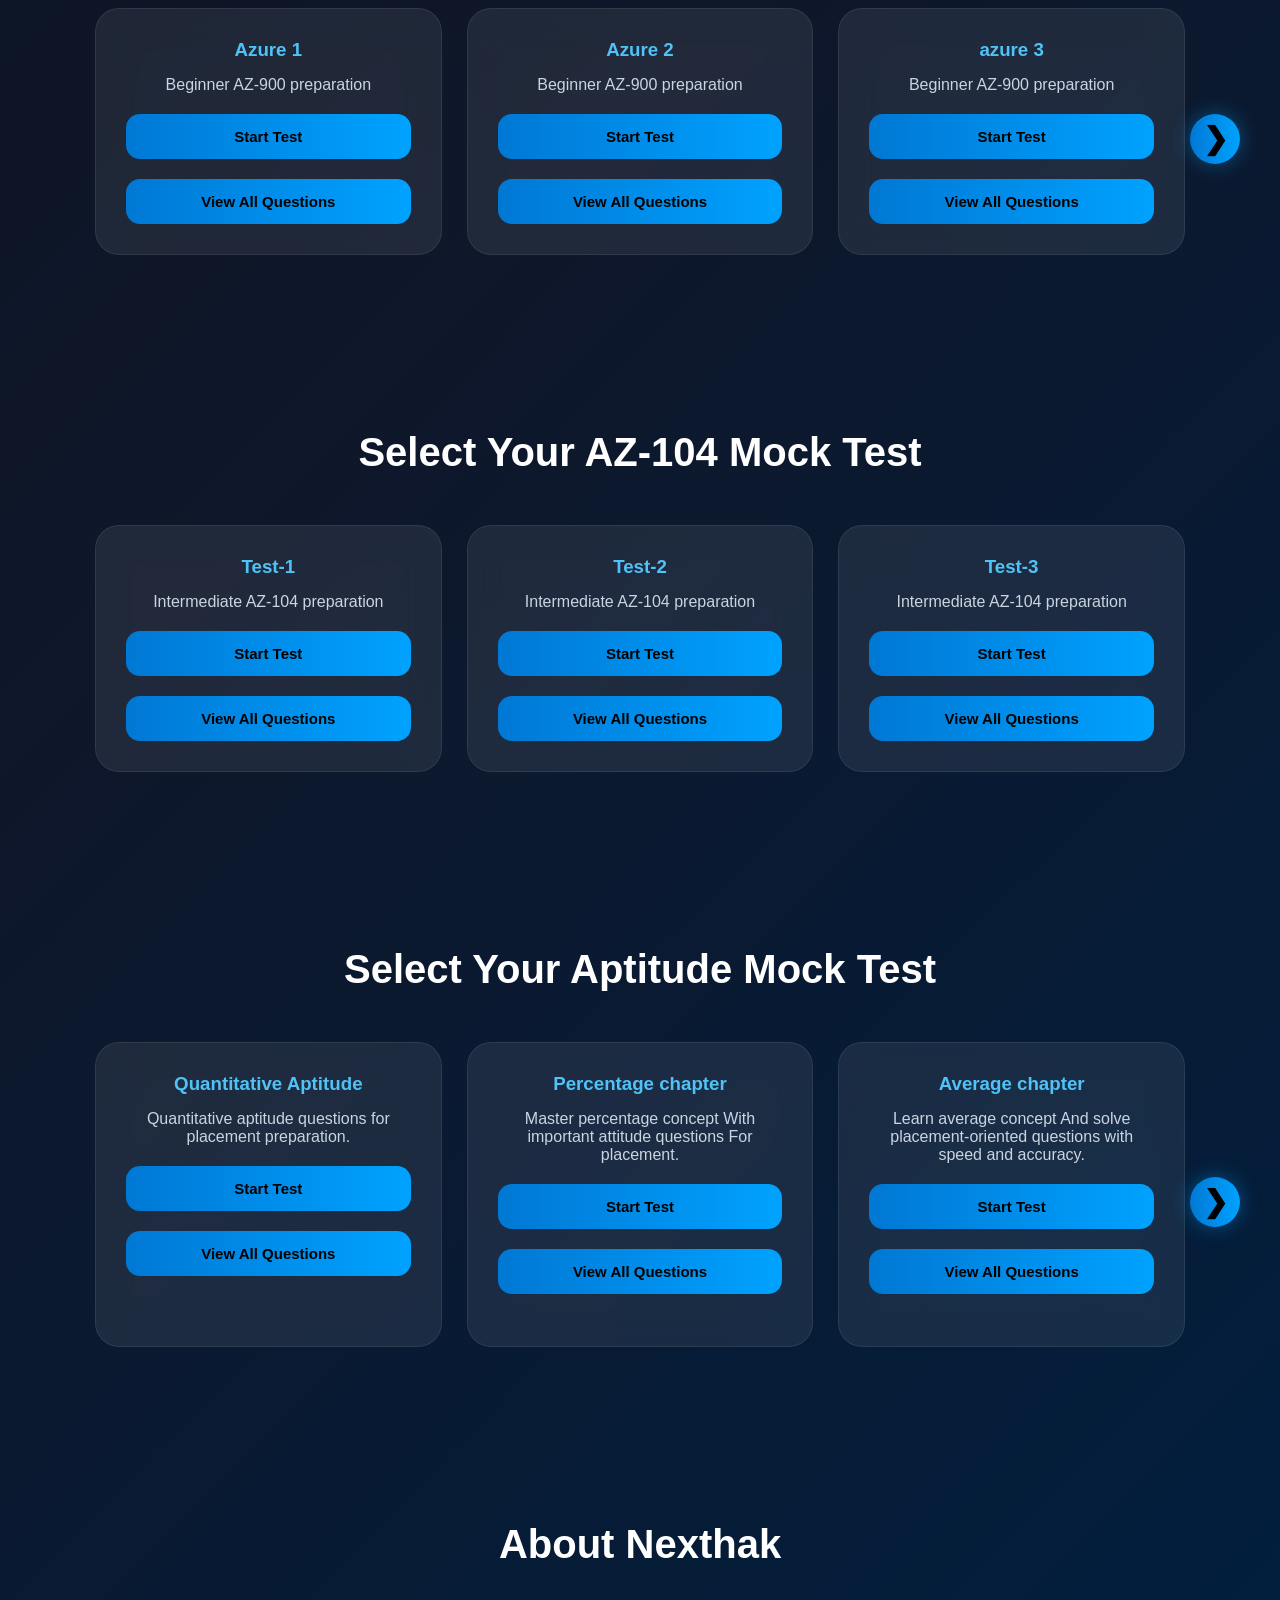
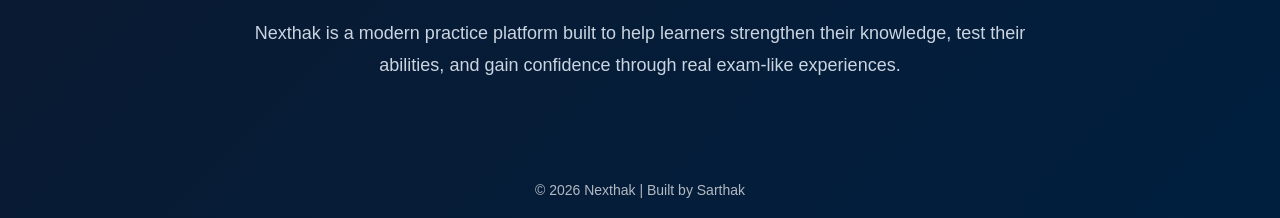
==== commit ee04f282: "new update" ====
--- a/index.html
+++ b/index.html
@@ -1,11 +1,13 @@
 <!DOCTYPE html>
 <html lang="en">
+
 <head>
     <meta charset="UTF-8">
     <meta name="viewport" content="width=device-width, initial-scale=1.0">
     <title>Nexthak - Mock Test Platform</title>
     <link rel="stylesheet" href="style.css">
 </head>
+
 <body>
 
     <div class="background-animation"></div>
@@ -74,213 +76,262 @@
 
     <!-- QUIZZES -->
     <section id="quizzes" class="quizzes">
-    <h2>Select Your Azure Mock Test</h2>
-    <div class="quiz-wrapper">
-
-    <button class="scroll-btn left" onclick="scrollQuiz(this,-1)">
-        ❮
-    </button>
-    <div class="quiz-grid">
-
-        <div class="quiz-card">
-            <h3>Azure 1</h3>
-            <p>Beginner AZ-900 preparation</p>
-
-            <button onclick="selectQuiz('data/azure_1.json','azure_1')">
-                Start Test
-            </button>
-
-            <button onclick="viewQuestions('data/azure_1.json')">
-                View All Questions
-            </button>
-        </div>
-
-        <div class="quiz-card">
-            <h3>Azure 2</h3>
-            <p>Beginner AZ-900 preparation</p>
-
-            <button onclick="selectQuiz('data/azure_2.json','azure_2')">
-                Start Test
-            </button>
-
-            <button onclick="viewQuestions('data/azure_2.json')">
-                View All Questions
-            </button>
-        </div>
-
-        <div class="quiz-card">
-            <h3>azure 3</h3>
-            <p>Beginner AZ-900 preparation</p>
-
-            <button onclick="selectQuiz('data/azure_3.json','azure_3')">
-                Start Test
-            </button>
-
-            <button onclick="viewQuestions('data/azure_3.json')">
-                View All Questions
-            </button>
-        </div>
-
-        <div class="quiz-card">
-            <h3>azure 4</h3>
-            <p>Beginner AZ-900 preparation</p>
-
-            <button onclick="selectQuiz('data/azure_4.json','azure_4')">
-                Start Test
-            </button>
-
-            <button onclick="viewQuestions('data/azure_4.json')">
-                View All Questions
-            </button>
-        </div>
-
-        <div class="quiz-card">
-            <h3>azure 5</h3>
-            <p>Beginner AZ-900 preparation</p>
-
-            <button onclick="selectQuiz('data/azure_5.json','azure_5')">
-                Start Test
-            </button>
-
-            <button onclick="viewQuestions('data/azure_5.json')">
-                View All Questions
-            </button>
-        </div>
-
-        <div class="quiz-card">
-            <h3>azure 6</h3>
-            <p>Beginner AZ-900 preparation</p>
-
-            <button onclick="selectQuiz('data/azure_6.json','azure_6')">
-                Start Test
-            </button>
-
-            <button onclick="viewQuestions('data/azure_6.json')">
-                View All Questions
-            </button>
-        </div>
-
-        <div class="quiz-card">
-            <h3>azure 7</h3>
-            <p>Beginner AZ-900 preparation</p>
-
-            <button onclick="selectQuiz('data/azure_7.json','azure_7')">
-                Start Test
-            </button>
-
-            <button onclick="viewQuestions('data/azure_7.json')">
-                View All Questions
-            </button>
-        </div>
-
-        <div class="quiz-card">
-            <h3>azure 8</h3>
-            <p>Beginner AZ-900 preparation</p>
-
-            <button onclick="selectQuiz('data/azure_8.json','azure_8')">
-                Start Test
-            </button>
-
-            <button onclick="viewQuestions('data/azure_8.json')">
-                View All Questions
-            </button>
-        </div>
-
-        <div class="quiz-card">
-            <h3>azure 9</h3>
-            <p>Beginner AZ-900 preparation</p>
-
-            <button onclick="selectQuiz('data/azure_9.json','azure_9')">
-                Start Test
-            </button>
-
-            <button onclick="viewQuestions('data/azure_9.json')">
-                View All Questions
-            </button>
-        </div>
-
-    </div>
-    <button class="scroll-btn right" onclick="scrollQuiz(this,1)">
-        ❯
-    </button>
-
-</div>
+        <h2>Select Your AZ-900 Mock Test</h2>
+        <div class="quiz-wrapper">
+
+            <button class="scroll-btn left" onclick="scrollQuiz(this,-1)">
+                ❮
+            </button>
+            <div class="quiz-grid">
+
+                <div class="quiz-card">
+                    <h3>Azure 1</h3>
+                    <p>Beginner AZ-900 preparation</p>
+
+                    <button onclick="selectQuiz('data/azure_1.json','azure_1')">
+                        Start Test
+                    </button>
+
+                    <button onclick="viewQuestions('data/azure_1.json')">
+                        View All Questions
+                    </button>
+                </div>
+
+                <div class="quiz-card">
+                    <h3>Azure 2</h3>
+                    <p>Beginner AZ-900 preparation</p>
+
+                    <button onclick="selectQuiz('data/azure_2.json','azure_2')">
+                        Start Test
+                    </button>
+
+                    <button onclick="viewQuestions('data/azure_2.json')">
+                        View All Questions
+                    </button>
+                </div>
+
+                <div class="quiz-card">
+                    <h3>azure 3</h3>
+                    <p>Beginner AZ-900 preparation</p>
+
+                    <button onclick="selectQuiz('data/azure_3.json','azure_3')">
+                        Start Test
+                    </button>
+
+                    <button onclick="viewQuestions('data/azure_3.json')">
+                        View All Questions
+                    </button>
+                </div>
+
+                <div class="quiz-card">
+                    <h3>azure 4</h3>
+                    <p>Beginner AZ-900 preparation</p>
+
+                    <button onclick="selectQuiz('data/azure_4.json','azure_4')">
+                        Start Test
+                    </button>
+
+                    <button onclick="viewQuestions('data/azure_4.json')">
+                        View All Questions
+                    </button>
+                </div>
+
+                <div class="quiz-card">
+                    <h3>azure 5</h3>
+                    <p>Beginner AZ-900 preparation</p>
+
+                    <button onclick="selectQuiz('data/azure_5.json','azure_5')">
+                        Start Test
+                    </button>
+
+                    <button onclick="viewQuestions('data/azure_5.json')">
+                        View All Questions
+                    </button>
+                </div>
+
+                <div class="quiz-card">
+                    <h3>azure 6</h3>
+                    <p>Beginner AZ-900 preparation</p>
+
+                    <button onclick="selectQuiz('data/azure_6.json','azure_6')">
+                        Start Test
+                    </button>
+
+                    <button onclick="viewQuestions('data/azure_6.json')">
+                        View All Questions
+                    </button>
+                </div>
+
+                <div class="quiz-card">
+                    <h3>azure 7</h3>
+                    <p>Beginner AZ-900 preparation</p>
+
+                    <button onclick="selectQuiz('data/azure_7.json','azure_7')">
+                        Start Test
+                    </button>
+
+                    <button onclick="viewQuestions('data/azure_7.json')">
+                        View All Questions
+                    </button>
+                </div>
+
+                <div class="quiz-card">
+                    <h3>AZ-900 MOCK TEST</h3>
+                    <p>Beginner AZ-900 preparation</p>
+
+                    <button onclick="selectQuiz('data/azure_8.json','az-900 mock test')">
+                        Start Test
+                    </button>
+
+                    <button onclick="viewQuestions('data/azure_8.json')">
+                        View All Questions
+                    </button>
+                </div>
+
+            </div>
+            <button class="scroll-btn right" onclick="scrollQuiz(this,1)">
+                ❯
+            </button>
+
+        </div>
     </section>
 
     <!-- QUIZZES -->
     <section id="quizzes" class="quizzes">
-    <h2>Select Your Aptitude Mock Test</h2>
-    <div class="quiz-wrapper">
-
-    <button class="scroll-btn left" onclick="scrollQuiz(this,-1)">
-        ❮
-    </button>
-    <div class="quiz-grid">
-
-        <div class="quiz-card">
-            <h3>Quantitative Aptitude</h3>
-            <p>Quantitative aptitude questions for placement preparation.</p>
-
-            <button onclick="selectQuiz('data/qa.json','Quantitative aptitude')">
-                Start Test
-            </button>
-
-            <button onclick="viewQuestions('data/qa.json')">
-                View All Questions
-            </button>
-        </div>
-        <div class="quiz-card">
-            <h3> Percentage chapter</h3>
-            <p> Master percentage concept With important attitude questions For placement.</p>
-
-            <button onclick="selectQuiz('data/percentage.json','Percentage')">
-                Start Test
-            </button>
-
-            <button onclick="viewQuestions('data/percentage.json')">
-                View All Questions
-            </button>
-        </div>
-
-        <div class="quiz-card">
-            <h3> Average chapter</h3>
-            <p> Learn average concept And solve placement-oriented questions with speed and accuracy.</p>
-
-            <button onclick="selectQuiz('data/Average.json','Average')">
-                Start Test
-            </button>
-
-            <button onclick="viewQuestions('data/Average.json')">
-                View All Questions
-            </button>
-        </div>
-        
-        <div class="quiz-card">
-            <h3> Simple interest & compound interest</h3>
-            <p> Learn and practise interest calculation frequently asked in aptitude and placement exam.</p>
-
-            <button onclick="selectQuiz('data/SI&CI.json','SI & CI')">
-                Start Test
-            </button>
-
-            <button onclick="viewQuestions('data/SI&CI.json')">
-                View All Questions
-            </button>
-        </div>
-
-    </div>
-    <button class="scroll-btn right" onclick="scrollQuiz(this,1)">
-        ❯
-    </button>
-
-</div>
+        <h2>Select Your AZ-104 Mock Test</h2>
+        <div class="quiz-wrapper">
+
+            <button class="scroll-btn left" onclick="scrollQuiz(this,-1)">
+                ❮
+            </button>
+            <div class="quiz-grid">
+
+                <div class="quiz-card">
+                    <h3>Test-1</h3>
+                    <p> Intermediate AZ-104 preparation</p>
+
+                    <button onclick="selectQuiz('x.json','test-1')">
+                        Start Test
+                    </button>
+
+                    <button onclick="viewQuestions('x.json')">
+                        View All Questions
+                    </button>
+                </div>
+
+                <div class="quiz-card">
+                    <h3>Test-2</h3>
+                    <p>Intermediate AZ-104 preparation</p>
+
+                    <button onclick="selectQuiz('x.json','azure_2')">
+                        Start Test
+                    </button>
+
+                    <button onclick="viewQuestions('x.json')">
+                        View All Questions
+                    </button>
+                </div>
+
+                <div class="quiz-card">
+                    <h3>Test-3</h3>
+                    <p>Intermediate AZ-104 preparation</p>
+
+                    <button onclick="selectQuiz('x.json','Test-3')">
+                        Start Test
+                    </button>
+
+                    <button onclick="viewQuestions('x.json')">
+                        View All Questions
+                    </button>
+                </div>
+
+                
+
+            </div>
+            <button class="scroll-btn right" onclick="scrollQuiz(this,1)">
+                ❯
+            </button>
+
+        </div>
+    </section>
+
+
+
+    <!-- QUIZZES -->
+    <section id="quizzes" class="quizzes">
+        <h2>Select Your Aptitude Mock Test</h2>
+        <div class="quiz-wrapper">
+
+            <button class="scroll-btn left" onclick="scrollQuiz(this,-1)">
+                ❮
+            </button>
+            <div class="quiz-grid">
+
+                <div class="quiz-card">
+                    <h3>Quantitative Aptitude</h3>
+                    <p>Quantitative aptitude questions for placement preparation.</p>
+
+                    <button onclick="selectQuiz('data/qa.json','Quantitative aptitude')">
+                        Start Test
+                    </button>
+
+                    <button onclick="viewQuestions('data/qa.json')">
+                        View All Questions
+                    </button>
+                </div>
+                <div class="quiz-card">
+                    <h3> Percentage chapter</h3>
+                    <p> Master percentage concept With important attitude questions For placement.</p>
+
+                    <button onclick="selectQuiz('data/percentage.json','Percentage')">
+                        Start Test
+                    </button>
+
+                    <button onclick="viewQuestions('data/percentage.json')">
+                        View All Questions
+                    </button>
+                </div>
+
+                <div class="quiz-card">
+                    <h3> Average chapter</h3>
+                    <p> Learn average concept And solve placement-oriented questions with speed and accuracy.</p>
+
+                    <button onclick="selectQuiz('data/Average.json','Average')">
+                        Start Test
+                    </button>
+
+                    <button onclick="viewQuestions('data/Average.json')">
+                        View All Questions
+                    </button>
+                </div>
+
+                <div class="quiz-card">
+                    <h3> Simple interest & compound interest</h3>
+                    <p> Learn and practise interest calculation frequently asked in aptitude and placement exam.</p>
+
+                    <button onclick="selectQuiz('data/SI&CI.json','SI & CI')">
+                        Start Test
+                    </button>
+
+                    <button onclick="viewQuestions('data/SI&CI.json')">
+                        View All Questions
+                    </button>
+                </div>
+
+            </div>
+            <button class="scroll-btn right" onclick="scrollQuiz(this,1)">
+                ❯
+            </button>
+
+        </div>
     </section>
 
     <!-- ABOUT -->
     <section id="about" class="about">
         <h2>About Nexthak</h2>
         <p>
-           Nexthak is a modern practice platform built to help learners strengthen their knowledge, test their abilities, and gain confidence through real exam-like experiences.
+            Nexthak is a modern practice platform built to help learners strengthen their knowledge, test their
+            abilities, and gain confidence through real exam-like experiences.
         </p>
     </section>
 
@@ -310,4 +361,5 @@
 
     <script src="script.js"></script>
 </body>
+
 </html>
--- a/style.css
+++ b/style.css
@@ -71,7 +71,7 @@
 .logo {
     font-size: 28px;
     font-weight: bold;
-    color: #4fc3f7;
+    color: #24baff;
 }
 
 .nav-links {
@@ -131,7 +131,7 @@
     border: none;
     border-radius: 14px;
     background: linear-gradient(90deg, #0078d4, #00a2ff);
-    color: white;
+    color: rgb(1, 1, 1);
     cursor: pointer;
     transition: 0.3s;
     font-weight: 600;
@@ -262,14 +262,14 @@
     border-radius: 24px;
     background: rgba(255,255,255,0.08);
     backdrop-filter: blur(18px);
-    border: 1px solid rgba(255,255,255,0.12);
-    box-shadow: 0 20px 60px rgba(0,153,255,0.15);
+    border: 1px solid rgba(0, 0, 0, 0.992);
+    box-shadow: 0 20px 60px rgba(0, 0, 0, 0.15);
     text-align: center;
 }
 
 .login-card h1 {
     font-size: 42px;
-    color: #4fc3f7;
+    color: #34b1ec;
     margin-bottom: 10px;
 }
 
@@ -517,7 +517,7 @@
 footer {
     text-align: center;
     padding: 20px;
-    color: #94a3b8;
+    color: #f8f8f8b6;
     font-size: 14px;
 }
 
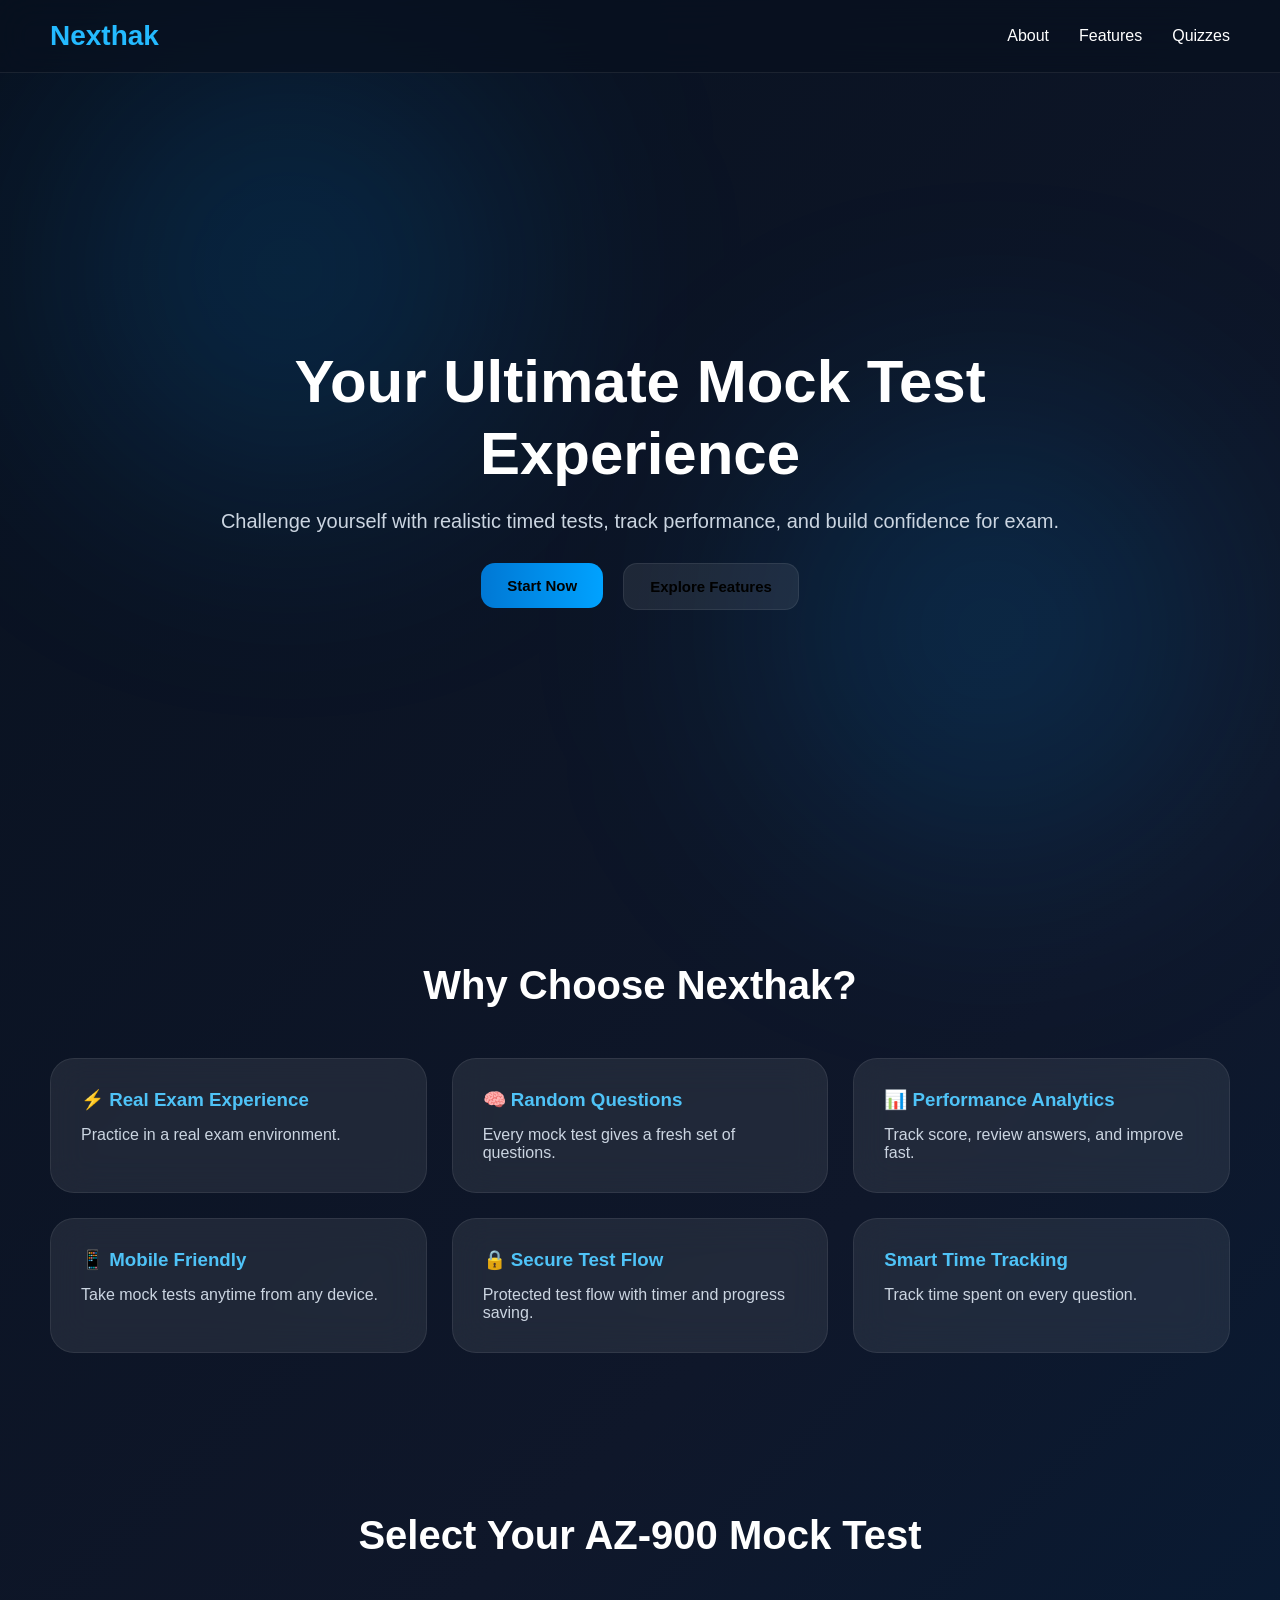
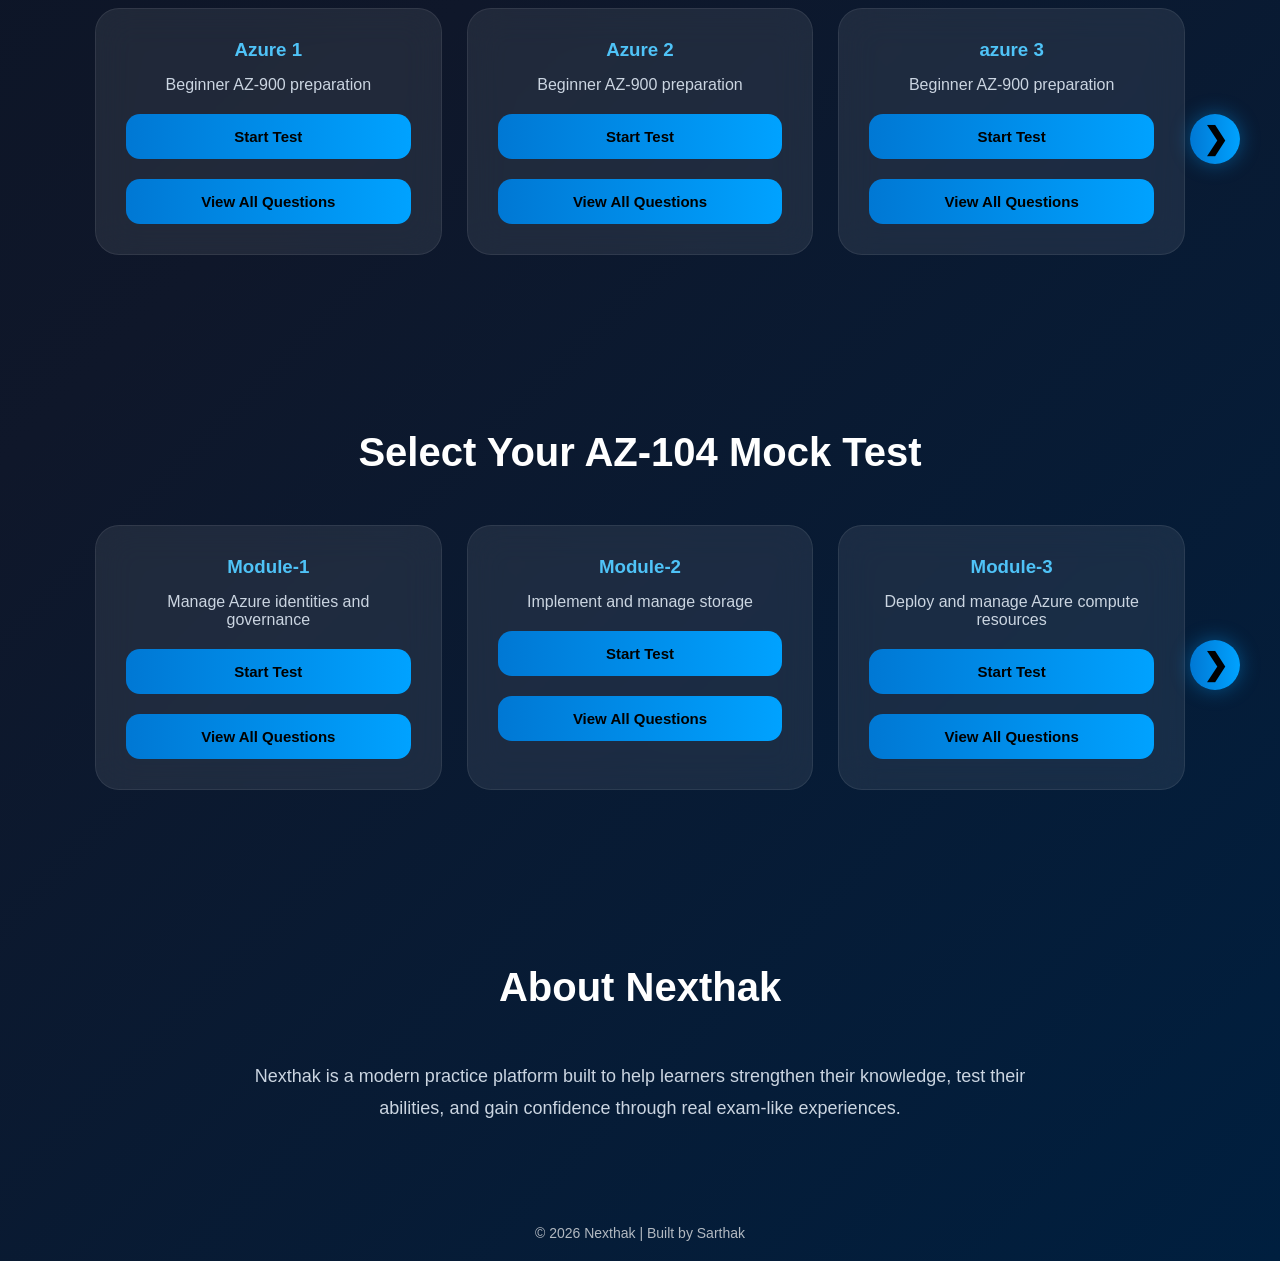
==== commit 517331e1: "new content" ====
--- a/index.html
+++ b/index.html
@@ -205,118 +205,111 @@
                 ❮
             </button>
             <div class="quiz-grid">
-
-                <div class="quiz-card">
-                    <h3>Test-1</h3>
+                <div class="quiz-card">
+                    <h3>Module-1</h3>
+                    <p>Manage Azure identities and governance</p>
+
+                    <button onclick="selectQuiz('data/Manage Azure identities and governance.json','module-1')">
+                        Start Test
+                    </button>
+
+                    <button onclick="viewQuestions('data/Manage Azure identities and governance.json')">
+                        View All Questions
+                    </button>
+                </div>
+
+                <div class="quiz-card">
+                    <h3>Module-2</h3>
+                    <p>Implement and manage storage</p>
+
+                    <button onclick="selectQuiz('data/Implement and manage storage.json','module-2')">
+                        Start Test
+                    </button>
+
+                    <button onclick="viewQuestions('data/Implement and manage storage.json')">
+                        View All Questions
+                    </button>
+                </div>
+
+                <div class="quiz-card">
+                    <h3>Module-3</h3>
+                    <p>Deploy and manage Azure compute resources</p>
+
+                    <button onclick="selectQuiz('data/Deploy and manage Azure compute resources.json','module-3')">
+                        Start Test
+                    </button>
+
+                    <button onclick="viewQuestions('data/Deploy and manage Azure compute resources.json')">
+                        View All Questions
+                    </button>
+                </div>
+
+                <div class="quiz-card">
+                    <h3>Module-4</h3>
+                    <p>Implement and manage virtual networking</p>
+
+                    <button onclick="selectQuiz('data/Implement and manage virtual networking.json','moudle-4')">
+                        Start Test
+                    </button>
+
+                    <button onclick="viewQuestions('data/Implement and manage virtual networking.json')">
+                        View All Questions
+                    </button>
+                </div>
+
+                <div class="quiz-card">
+                    <h3>Module-5</h3>
+                    <p>Monitor and maintain Azure resources</p>
+
+                    <button onclick="selectQuiz('data/Monitor and maintain Azure resources.json','moudle-5')">
+                        Start Test
+                    </button>
+
+                    <button onclick="viewQuestions('data/Monitor and maintain Azure resources.json')">
+                        View All Questions
+                    </button>
+                </div>
+                
+                <div class="quiz-card">
+                    <h3>PDF-1</h3>
                     <p> Intermediate AZ-104 preparation</p>
 
-                    <button onclick="selectQuiz('x.json','test-1')">
-                        Start Test
-                    </button>
-
-                    <button onclick="viewQuestions('x.json')">
-                        View All Questions
-                    </button>
-                </div>
-
-                <div class="quiz-card">
-                    <h3>Test-2</h3>
+                    <button onclick="selectQuiz('data/ready1.json','PDF-1')">
+                        Start Test
+                    </button>
+
+                    <button onclick="viewQuestions('data/ready1.json')">
+                        View All Questions
+                    </button>
+                </div>
+
+                <div class="quiz-card">
+                    <h3>PDF-2</h3>
                     <p>Intermediate AZ-104 preparation</p>
 
-                    <button onclick="selectQuiz('x.json','azure_2')">
-                        Start Test
-                    </button>
-
-                    <button onclick="viewQuestions('x.json')">
-                        View All Questions
-                    </button>
-                </div>
-
-                <div class="quiz-card">
-                    <h3>Test-3</h3>
+                    <button onclick="selectQuiz('data/ready2.json','PDF-2')">
+                        Start Test
+                    </button>
+
+                    <button onclick="viewQuestions('data/ready2.json')">
+                        View All Questions
+                    </button>
+                </div>
+
+                <div class="quiz-card">
+                    <h3>PDF-3</h3>
                     <p>Intermediate AZ-104 preparation</p>
 
-                    <button onclick="selectQuiz('x.json','Test-3')">
-                        Start Test
-                    </button>
-
-                    <button onclick="viewQuestions('x.json')">
+                    <button onclick="selectQuiz('data/ready3.json','PDF-3')">
+                        Start Test
+                    </button>
+
+                    <button onclick="viewQuestions('data/ready3.json')">
                         View All Questions
                     </button>
                 </div>
 
                 
-
-            </div>
-            <button class="scroll-btn right" onclick="scrollQuiz(this,1)">
-                ❯
-            </button>
-
-        </div>
-    </section>
-
-
-
-    <!-- QUIZZES -->
-    <section id="quizzes" class="quizzes">
-        <h2>Select Your Aptitude Mock Test</h2>
-        <div class="quiz-wrapper">
-
-            <button class="scroll-btn left" onclick="scrollQuiz(this,-1)">
-                ❮
-            </button>
-            <div class="quiz-grid">
-
-                <div class="quiz-card">
-                    <h3>Quantitative Aptitude</h3>
-                    <p>Quantitative aptitude questions for placement preparation.</p>
-
-                    <button onclick="selectQuiz('data/qa.json','Quantitative aptitude')">
-                        Start Test
-                    </button>
-
-                    <button onclick="viewQuestions('data/qa.json')">
-                        View All Questions
-                    </button>
-                </div>
-                <div class="quiz-card">
-                    <h3> Percentage chapter</h3>
-                    <p> Master percentage concept With important attitude questions For placement.</p>
-
-                    <button onclick="selectQuiz('data/percentage.json','Percentage')">
-                        Start Test
-                    </button>
-
-                    <button onclick="viewQuestions('data/percentage.json')">
-                        View All Questions
-                    </button>
-                </div>
-
-                <div class="quiz-card">
-                    <h3> Average chapter</h3>
-                    <p> Learn average concept And solve placement-oriented questions with speed and accuracy.</p>
-
-                    <button onclick="selectQuiz('data/Average.json','Average')">
-                        Start Test
-                    </button>
-
-                    <button onclick="viewQuestions('data/Average.json')">
-                        View All Questions
-                    </button>
-                </div>
-
-                <div class="quiz-card">
-                    <h3> Simple interest & compound interest</h3>
-                    <p> Learn and practise interest calculation frequently asked in aptitude and placement exam.</p>
-
-                    <button onclick="selectQuiz('data/SI&CI.json','SI & CI')">
-                        Start Test
-                    </button>
-
-                    <button onclick="viewQuestions('data/SI&CI.json')">
-                        View All Questions
-                    </button>
-                </div>
 
             </div>
             <button class="scroll-btn right" onclick="scrollQuiz(this,1)">
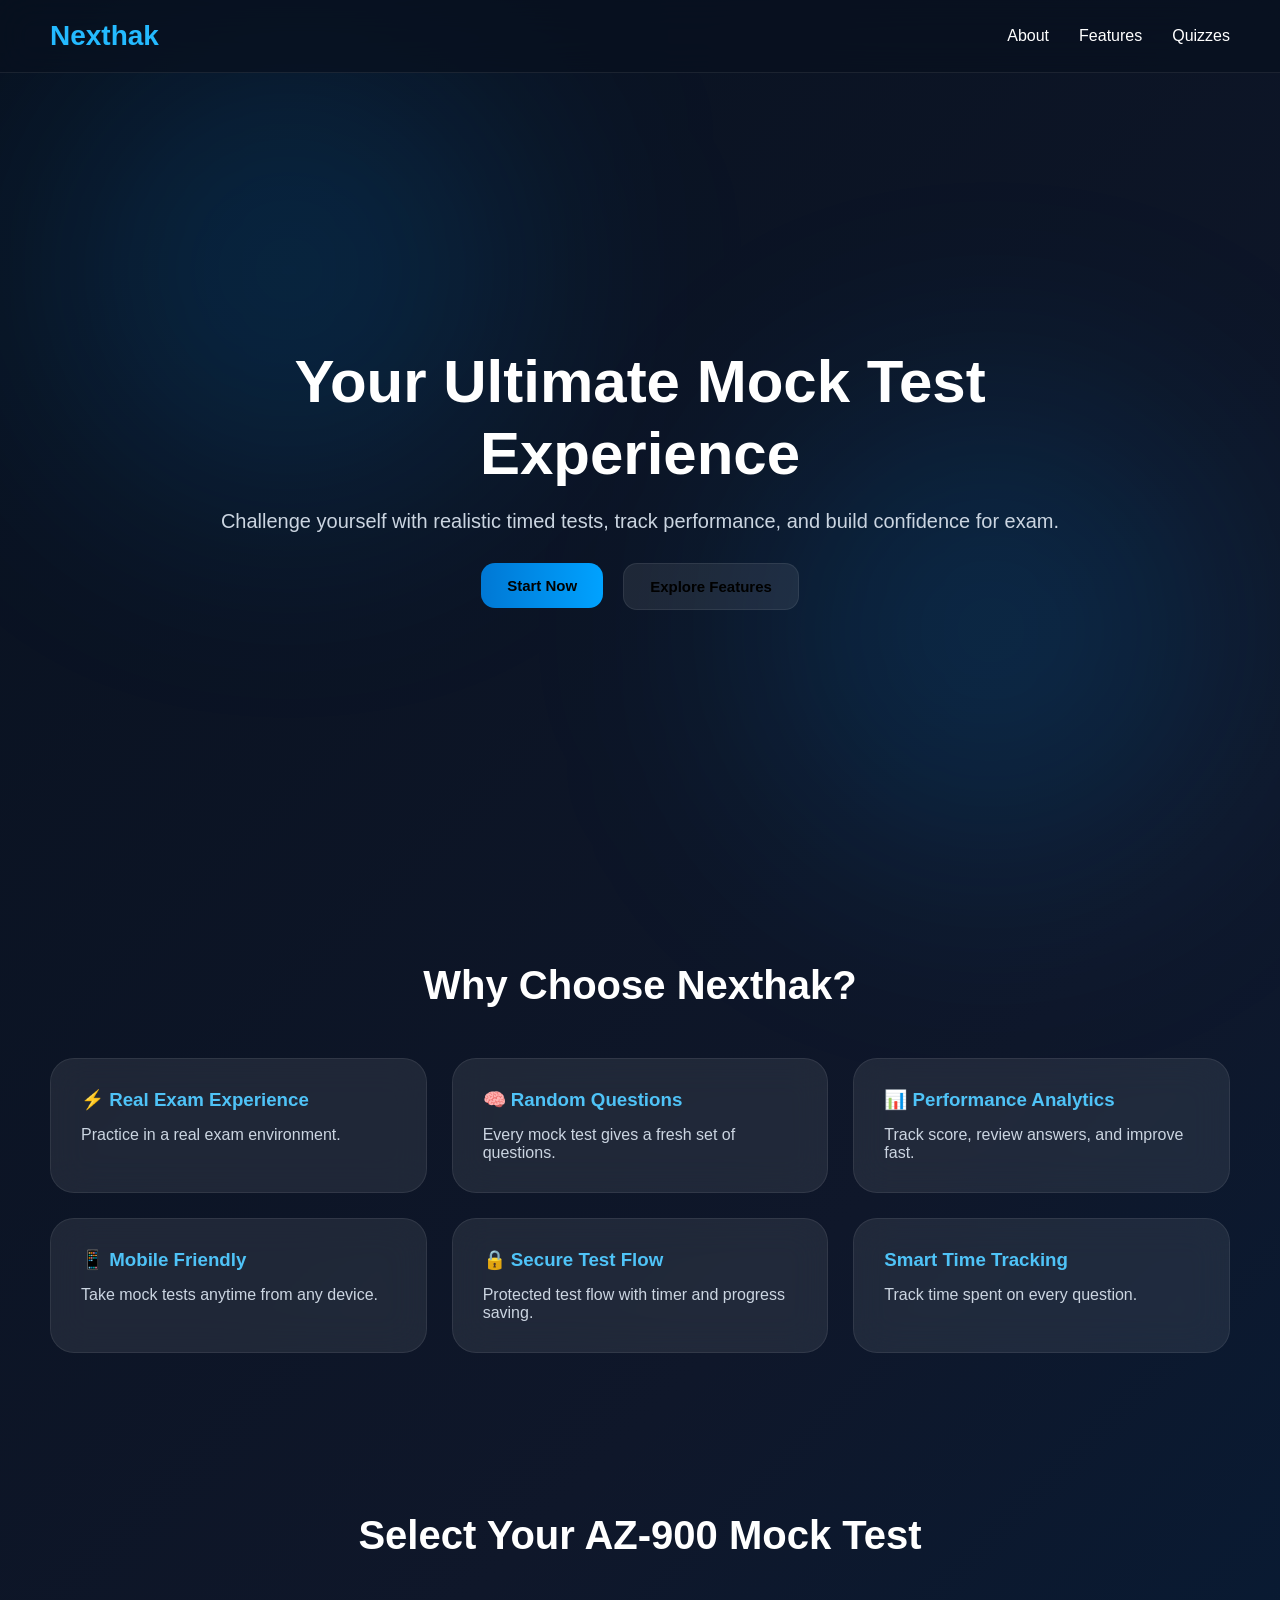
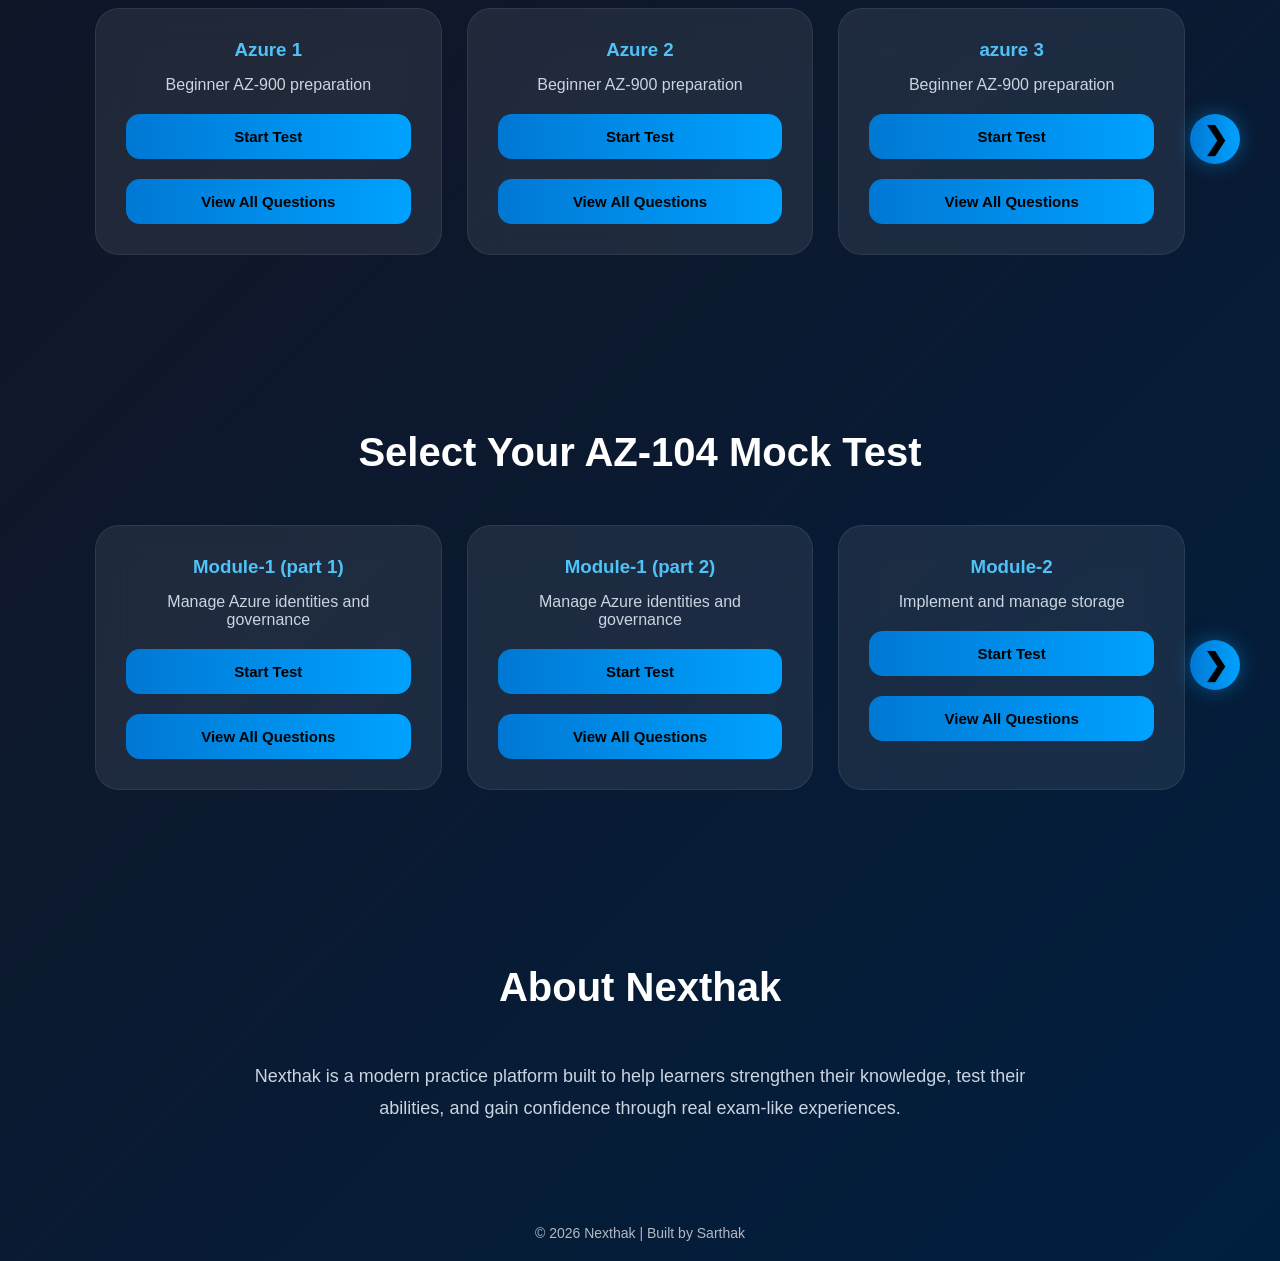
==== commit 207581f3: "new questions added" ====
--- a/index.html
+++ b/index.html
@@ -206,14 +206,27 @@
             </button>
             <div class="quiz-grid">
                 <div class="quiz-card">
-                    <h3>Module-1</h3>
+                    <h3>Module-1 (part 1)</h3>
                     <p>Manage Azure identities and governance</p>
 
-                    <button onclick="selectQuiz('data/Manage Azure identities and governance.json','module-1')">
+                    <button onclick="selectQuiz('data/Manage Azure identities and governance.json','module-1.1')">
                         Start Test
                     </button>
 
                     <button onclick="viewQuestions('data/Manage Azure identities and governance.json')">
+                        View All Questions
+                    </button>
+                </div>
+
+                <div class="quiz-card">
+                    <h3>Module-1 (part 2)</h3>
+                    <p>Manage Azure identities and governance</p>
+
+                    <button onclick="selectQuiz('data/module1part_2.json','module-1.2')">
+                        Start Test
+                    </button>
+
+                    <button onclick="viewQuestions('data/module1part_2.json')">
                         View All Questions
                     </button>
                 </div>
@@ -232,10 +245,10 @@
                 </div>
 
                 <div class="quiz-card">
-                    <h3>Module-3</h3>
+                    <h3>Module-3 (part 1)</h3>
                     <p>Deploy and manage Azure compute resources</p>
 
-                    <button onclick="selectQuiz('data/Deploy and manage Azure compute resources.json','module-3')">
+                    <button onclick="selectQuiz('data/Deploy and manage Azure compute resources.json','module-3.1')">
                         Start Test
                     </button>
 
@@ -245,14 +258,40 @@
                 </div>
 
                 <div class="quiz-card">
-                    <h3>Module-4</h3>
+                    <h3>Module-3 (part 2)</h3>
+                    <p>Deploy and manage Azure compute resources</p>
+
+                    <button onclick="selectQuiz('data/module3part_2.json','module-3.2')">
+                        Start Test
+                    </button>
+
+                    <button onclick="viewQuestions('data/module3part_2.json')">
+                        View All Questions
+                    </button>
+                </div>
+
+                <div class="quiz-card">
+                    <h3>Module-4 (part-1)</h3>
                     <p>Implement and manage virtual networking</p>
 
-                    <button onclick="selectQuiz('data/Implement and manage virtual networking.json','moudle-4')">
+                    <button onclick="selectQuiz('data/Implement and manage virtual networking.json','moudle-4.1')">
                         Start Test
                     </button>
 
                     <button onclick="viewQuestions('data/Implement and manage virtual networking.json')">
+                        View All Questions
+                    </button>
+                </div>
+
+                <div class="quiz-card">
+                    <h3>Module-4 (part-2)</h3>
+                    <p>Implement and manage virtual networking</p>
+
+                    <button onclick="selectQuiz('data/module4part_2.json','moudle-4.2')">
+                        Start Test
+                    </button>
+
+                    <button onclick="viewQuestions('data/module4part_2.json')">
                         View All Questions
                     </button>
                 </div>
